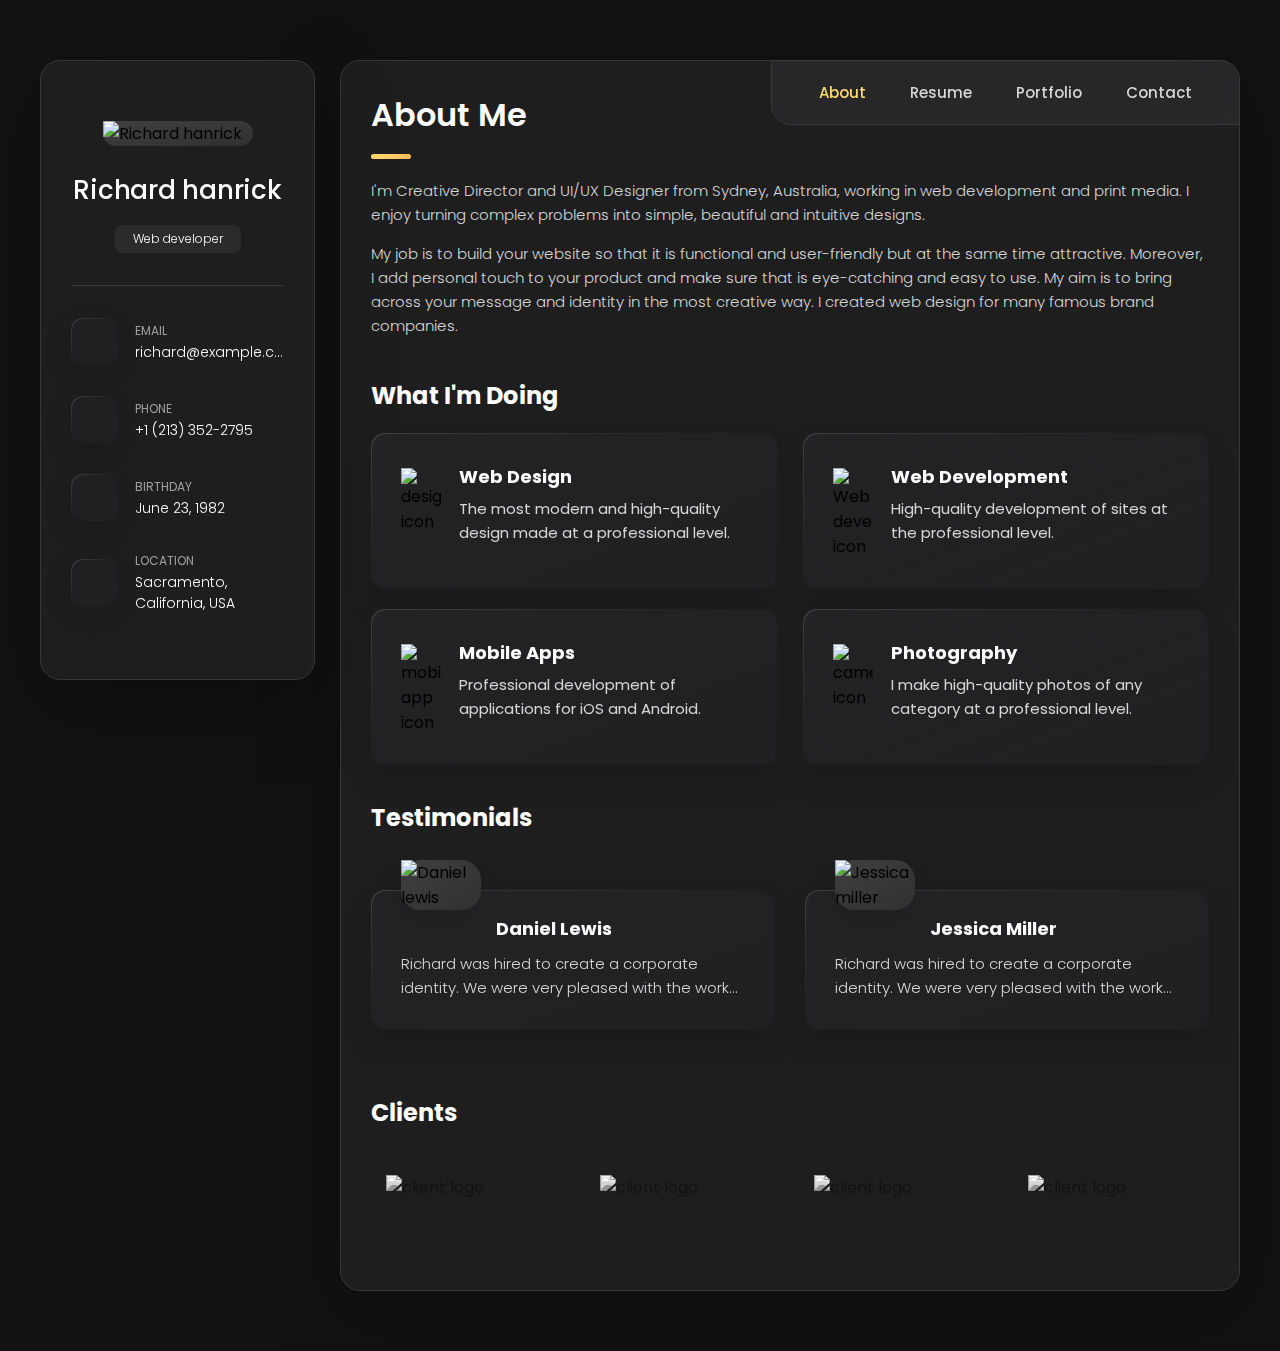
==== index.html @ 927f6ec4 "removing blog" ====
<!DOCTYPE html>
<html lang="en">

<head>
  <meta charset="UTF-8">
  <meta http-equiv="X-UA-Compatible" content="IE=edge">
  <meta name="viewport" content="width=device-width, initial-scale=1.0">
  <title>vCard - Personal Portfolio</title>

  <!--
    - favicon
  -->
  <link rel="shortcut icon" href="./assets/images/logo.ico" type="image/x-icon">

  <!--
    - custom css link
  -->
  <link rel="stylesheet" href="./assets/css/style.css">

  <!--
    - google font link
  -->
  <link rel="preconnect" href="https://fonts.googleapis.com">
  <link rel="preconnect" href="https://fonts.gstatic.com" crossorigin>
  <link href="https://fonts.googleapis.com/css2?family=Poppins:wght@300;400;500;600&display=swap" rel="stylesheet">
</head>

<body>

  <!--
    - #MAIN
  -->

  <main>

    <!--
      - #SIDEBAR
    -->

    <aside class="sidebar" data-sidebar>

      <div class="sidebar-info">

        <figure class="avatar-box">
          <img src="./assets/images/my-avatar.png" alt="Richard hanrick" width="80">
        </figure>

        <div class="info-content">
          <h1 class="name" title="Richard hanrick">Richard hanrick</h1>

          <p class="title">Web developer</p>
        </div>

        <button class="info_more-btn" data-sidebar-btn>
          <span>Show Contacts</span>

          <ion-icon name="chevron-down"></ion-icon>
        </button>

      </div>

      <div class="sidebar-info_more">

        <div class="separator"></div>

        <ul class="contacts-list">

          <li class="contact-item">

            <div class="icon-box">
              <ion-icon name="mail-outline"></ion-icon>
            </div>

            <div class="contact-info">
              <p class="contact-title">Email</p>

              <a href="mailto:richard@example.com" class="contact-link">richard@example.com</a>
            </div>

          </li>

          <li class="contact-item">

            <div class="icon-box">
              <ion-icon name="phone-portrait-outline"></ion-icon>
            </div>

            <div class="contact-info">
              <p class="contact-title">Phone</p>

              <a href="tel:+12133522795" class="contact-link">+1 (213) 352-2795</a>
            </div>

          </li>

          <li class="contact-item">

            <div class="icon-box">
              <ion-icon name="calendar-outline"></ion-icon>
            </div>

            <div class="contact-info">
              <p class="contact-title">Birthday</p>

              <time datetime="1982-06-23">June 23, 1982</time>
            </div>

          </li>

          <li class="contact-item">

            <div class="icon-box">
              <ion-icon name="location-outline"></ion-icon>
            </div>

            <div class="contact-info">
              <p class="contact-title">Location</p>

              <address>Sacramento, California, USA</address>
            </div>

          </li>

        </ul>

        <div class="separator"></div>

        <ul class="social-list">

          <li class="social-item">
            <a href="#" class="social-link">
              <ion-icon name="logo-facebook"></ion-icon>
            </a>
          </li>

          <li class="social-item">
            <a href="#" class="social-link">
              <ion-icon name="logo-twitter"></ion-icon>
            </a>
          </li>

          <li class="social-item">
            <a href="#" class="social-link">
              <ion-icon name="logo-instagram"></ion-icon>
            </a>
          </li>

        </ul>

      </div>

    </aside>





    <!--
      - #main-content
    -->

    <div class="main-content">

      <!--
        - #NAVBAR
      -->

      <nav class="navbar">

        <ul class="navbar-list">

          <li class="navbar-item">
            <button class="navbar-link  active" data-nav-link>About</button>
          </li>

          <li class="navbar-item">
            <button class="navbar-link" data-nav-link>Resume</button>
          </li>

          <li class="navbar-item">
            <button class="navbar-link" data-nav-link>Portfolio</button>
          </li>

          <li class="navbar-item">
            <button class="navbar-link" data-nav-link>Contact</button>
          </li>

        </ul>

      </nav>





      <!--
        - #ABOUT
      -->

      <article class="about  active" data-page="about">

        <header>
          <h2 class="h2 article-title">About me</h2>
        </header>

        <section class="about-text">
          <p>
            I'm Creative Director and UI/UX Designer from Sydney, Australia, working in web development and print media.
            I enjoy
            turning complex problems into simple, beautiful and intuitive designs.
          </p>

          <p>
            My job is to build your website so that it is functional and user-friendly but at the same time attractive.
            Moreover, I
            add personal touch to your product and make sure that is eye-catching and easy to use. My aim is to bring
            across your
            message and identity in the most creative way. I created web design for many famous brand companies.
          </p>
        </section>


        <!--
          - service
        -->

        <section class="service">

          <h3 class="h3 service-title">What i'm doing</h3>

          <ul class="service-list">

            <li class="service-item">

              <div class="service-icon-box">
                <img src="./assets/images/icon-design.svg
                " alt="design icon" width="40">
              </div>

              <div class="service-content-box">
                <h4 class="h4 service-item-title">Web design</h4>

                <p class="service-item-text">
                  The most modern and high-quality design made at a professional level.
                </p>
              </div>

            </li>

            <li class="service-item">

              <div class="service-icon-box">
                <img src="./assets/images/icon-dev.svg" alt="Web development icon" width="40">
              </div>

              <div class="service-content-box">
                <h4 class="h4 service-item-title">Web development</h4>

                <p class="service-item-text">
                  High-quality development of sites at the professional level.
                </p>
              </div>

            </li>

            <li class="service-item">

              <div class="service-icon-box">
                <img src="./assets/images/icon-app.svg" alt="mobile app icon" width="40">
              </div>

              <div class="service-content-box">
                <h4 class="h4 service-item-title">Mobile apps</h4>

                <p class="service-item-text">
                  Professional development of applications for iOS and Android.
                </p>
              </div>

            </li>

            <li class="service-item">

              <div class="service-icon-box">
                <img src="./assets/images/icon-photo.svg" alt="camera icon" width="40">
              </div>

              <div class="service-content-box">
                <h4 class="h4 service-item-title">Photography</h4>

                <p class="service-item-text">
                  I make high-quality photos of any category at a professional level.
                </p>
              </div>

            </li>

          </ul>

        </section>


        <!--
          - testimonials
        -->

        <section class="testimonials">

          <h3 class="h3 testimonials-title">Testimonials</h3>

          <ul class="testimonials-list has-scrollbar">

            <li class="testimonials-item">
              <div class="content-card" data-testimonials-item>

                <figure class="testimonials-avatar-box">
                  <img src="./assets/images/avatar-1.png" alt="Daniel lewis" width="60" data-testimonials-avatar>
                </figure>

                <h4 class="h4 testimonials-item-title" data-testimonials-title>Daniel lewis</h4>

                <div class="testimonials-text" data-testimonials-text>
                  <p>
                    Richard was hired to create a corporate identity. We were very pleased with the work done. She has a
                    lot of experience
                    and is very concerned about the needs of client. Lorem ipsum dolor sit amet, ullamcous cididt
                    consectetur adipiscing
                    elit, seds do et eiusmod tempor incididunt ut laborels dolore magnarels alia.
                  </p>
                </div>

              </div>
            </li>

            <li class="testimonials-item">
              <div class="content-card" data-testimonials-item>

                <figure class="testimonials-avatar-box">
                  <img src="./assets/images/avatar-2.png" alt="Jessica miller" width="60" data-testimonials-avatar>
                </figure>

                <h4 class="h4 testimonials-item-title" data-testimonials-title>Jessica miller</h4>

                <div class="testimonials-text" data-testimonials-text>
                  <p>
                    Richard was hired to create a corporate identity. We were very pleased with the work done. She has a
                    lot of experience
                    and is very concerned about the needs of client. Lorem ipsum dolor sit amet, ullamcous cididt
                    consectetur adipiscing
                    elit, seds do et eiusmod tempor incididunt ut laborels dolore magnarels alia.
                  </p>
                </div>

              </div>
            </li>

            <li class="testimonials-item">
              <div class="content-card" data-testimonials-item>

                <figure class="testimonials-avatar-box">
                  <img src="./assets/images/avatar-3.png" alt="Emily evans" width="60" data-testimonials-avatar>
                </figure>

                <h4 class="h4 testimonials-item-title" data-testimonials-title>Emily evans</h4>

                <div class="testimonials-text" data-testimonials-text>
                  <p>
                    Richard was hired to create a corporate identity. We were very pleased with the work done. She has a
                    lot of experience
                    and is very concerned about the needs of client. Lorem ipsum dolor sit amet, ullamcous cididt
                    consectetur adipiscing
                    elit, seds do et eiusmod tempor incididunt ut laborels dolore magnarels alia.
                  </p>
                </div>

              </div>
            </li>

            <li class="testimonials-item">
              <div class="content-card" data-testimonials-item>

                <figure class="testimonials-avatar-box">
                  <img src="./assets/images/avatar-4.png" alt="Henry william" width="60" data-testimonials-avatar>
                </figure>

                <h4 class="h4 testimonials-item-title" data-testimonials-title>Henry william</h4>

                <div class="testimonials-text" data-testimonials-text>
                  <p>
                    Richard was hired to create a corporate identity. We were very pleased with the work done. She has a
                    lot of experience
                    and is very concerned about the needs of client. Lorem ipsum dolor sit amet, ullamcous cididt
                    consectetur adipiscing
                    elit, seds do et eiusmod tempor incididunt ut laborels dolore magnarels alia.
                  </p>
                </div>

              </div>
            </li>

          </ul>

        </section>


        <!--
          - testimonials modal
        -->

        <div class="modal-container" data-modal-container>

          <div class="overlay" data-overlay></div>

          <section class="testimonials-modal">

            <button class="modal-close-btn" data-modal-close-btn>
              <ion-icon name="close-outline"></ion-icon>
            </button>

            <div class="modal-img-wrapper">
              <figure class="modal-avatar-box">
                <img src="./assets/images/avatar-1.png" alt="Daniel lewis" width="80" data-modal-img>
              </figure>

              <img src="./assets/images/icon-quote.svg" alt="quote icon">
            </div>

            <div class="modal-content">

              <h4 class="h3 modal-title" data-modal-title>Daniel lewis</h4>

              <time datetime="2021-06-14">14 June, 2021</time>

              <div data-modal-text>
                <p>
                  Richard was hired to create a corporate identity. We were very pleased with the work done. She has a
                  lot of experience
                  and is very concerned about the needs of client. Lorem ipsum dolor sit amet, ullamcous cididt
                  consectetur adipiscing
                  elit, seds do et eiusmod tempor incididunt ut laborels dolore magnarels alia.
                </p>
              </div>

            </div>

          </section>

        </div>


        <!--
          - clients
        -->

        <section class="clients">

          <h3 class="h3 clients-title">Clients</h3>

          <ul class="clients-list has-scrollbar">

            <li class="clients-item">
              <a href="#">
                <img src="./assets/images/logo-1-color.png" alt="client logo">
              </a>
            </li>

            <li class="clients-item">
              <a href="#">
                <img src="./assets/images/logo-2-color.png" alt="client logo">
              </a>
            </li>

            <li class="clients-item">
              <a href="#">
                <img src="./assets/images/logo-3-color.png" alt="client logo">
              </a>
            </li>

            <li class="clients-item">
              <a href="#">
                <img src="./assets/images/logo-4-color.png" alt="client logo">
              </a>
            </li>

            <li class="clients-item">
              <a href="#">
                <img src="./assets/images/logo-5-color.png" alt="client logo">
              </a>
            </li>

            <li class="clients-item">
              <a href="#">
                <img src="./assets/images/logo-6-color.png" alt="client logo">
              </a>
            </li>

          </ul>

        </section>

      </article>





      <!--
        - #RESUME
      -->

      <article class="resume" data-page="resume">

        <header>
          <h2 class="h2 article-title">Resume</h2>
        </header>

        <section class="timeline">

          <div class="title-wrapper">
            <div class="icon-box">
              <ion-icon name="book-outline"></ion-icon>
            </div>

            <h3 class="h3">Education</h3>
          </div>

          <ol class="timeline-list">

            <li class="timeline-item">

              <h4 class="h4 timeline-item-title">University school of the arts</h4>

              <span>2007 — 2008</span>

              <p class="timeline-text">
                Nemo enims ipsam voluptatem, blanditiis praesentium voluptum delenit atque corrupti, quos dolores et
                quas molestias
                exceptur.
              </p>

            </li>

            <li class="timeline-item">

              <h4 class="h4 timeline-item-title">New york academy of art</h4>

              <span>2006 — 2007</span>

              <p class="timeline-text">
                Ratione voluptatem sequi nesciunt, facere quisquams facere menda ossimus, omnis voluptas assumenda est
                omnis..
              </p>

            </li>

            <li class="timeline-item">

              <h4 class="h4 timeline-item-title">High school of art and design</h4>

              <span>2002 — 2004</span>

              <p class="timeline-text">
                Duis aute irure dolor in reprehenderit in voluptate, quila voluptas mag odit aut fugit, sed consequuntur
                magni dolores
                eos.
              </p>

            </li>

          </ol>

        </section>

        <section class="timeline">

          <div class="title-wrapper">
            <div class="icon-box">
              <ion-icon name="book-outline"></ion-icon>
            </div>

            <h3 class="h3">Experience</h3>
          </div>

          <ol class="timeline-list">

            <li class="timeline-item">

              <h4 class="h4 timeline-item-title">Creative director</h4>

              <span>2015 — Present</span>

              <p class="timeline-text">
                Nemo enim ipsam voluptatem blanditiis praesentium voluptum delenit atque corrupti, quos dolores et qvuas
                molestias
                exceptur.
              </p>

            </li>

            <li class="timeline-item">

              <h4 class="h4 timeline-item-title">Art director</h4>

              <span>2013 — 2015</span>

              <p class="timeline-text">
                Nemo enims ipsam voluptatem, blanditiis praesentium voluptum delenit atque corrupti, quos dolores et
                quas molestias
                exceptur.
              </p>

            </li>

            <li class="timeline-item">

              <h4 class="h4 timeline-item-title">Web designer</h4>

              <span>2010 — 2013</span>

              <p class="timeline-text">
                Nemo enims ipsam voluptatem, blanditiis praesentium voluptum delenit atque corrupti, quos dolores et
                quas molestias
                exceptur.
              </p>

            </li>

          </ol>

        </section>

        <section class="skill">

          <h3 class="h3 skills-title">My skills</h3>

          <ul class="skills-list content-card">

            <li class="skills-item">

              <div class="title-wrapper">
                <h5 class="h5">Web design</h5>
                <data value="80">80%</data>
              </div>

              <div class="skill-progress-bg">
                <div class="skill-progress-fill" style="width: 80%;"></div>
              </div>

            </li>

            <li class="skills-item">

              <div class="title-wrapper">
                <h5 class="h5">Graphic design</h5>
                <data value="70">70%</data>
              </div>

              <div class="skill-progress-bg">
                <div class="skill-progress-fill" style="width: 70%;"></div>
              </div>

            </li>

            <li class="skills-item">

              <div class="title-wrapper">
                <h5 class="h5">Branding</h5>
                <data value="90">90%</data>
              </div>

              <div class="skill-progress-bg">
                <div class="skill-progress-fill" style="width: 90%;"></div>
              </div>

            </li>

            <li class="skills-item">

              <div class="title-wrapper">
                <h5 class="h5">WordPress</h5>
                <data value="50">50%</data>
              </div>

              <div class="skill-progress-bg">
                <div class="skill-progress-fill" style="width: 50%;"></div>
              </div>

            </li>

          </ul>

        </section>

      </article>





      <!--
        - #PORTFOLIO
      -->

      <article class="portfolio" data-page="portfolio">

        <header>
          <h2 class="h2 article-title">Portfolio</h2>
        </header>

        <section class="projects">

          <ul class="filter-list">

            <li class="filter-item">
              <button class="active" data-filter-btn>All</button>
            </li>

            <li class="filter-item">
              <button data-filter-btn>Web design</button>
            </li>

            <li class="filter-item">
              <button data-filter-btn>Applications</button>
            </li>

            <li class="filter-item">
              <button data-filter-btn>Web development</button>
            </li>

          </ul>

          <div class="filter-select-box">

            <button class="filter-select" data-select>

              <div class="select-value" data-selecct-value>Select category</div>

              <div class="select-icon">
                <ion-icon name="chevron-down"></ion-icon>
              </div>

            </button>

            <ul class="select-list">

              <li class="select-item">
                <button data-select-item>All</button>
              </li>

              <li class="select-item">
                <button data-select-item>Web design</button>
              </li>

              <li class="select-item">
                <button data-select-item>Applications</button>
              </li>

              <li class="select-item">
                <button data-select-item>Web development</button>
              </li>

            </ul>

          </div>

          <ul class="project-list">

            <li class="project-item  active" data-filter-item data-category="web development">
              <a href="#">

                <figure class="project-img">
                  <div class="project-item-icon-box">
                    <ion-icon name="eye-outline"></ion-icon>
                  </div>

                  <img src="./assets/images/project-1.jpg" alt="finance" loading="lazy">
                </figure>

                <h3 class="project-title">Finance</h3>

                <p class="project-category">Web development</p>

              </a>
            </li>

            <li class="project-item  active" data-filter-item data-category="web development">
              <a href="#">

                <figure class="project-img">
                  <div class="project-item-icon-box">
                    <ion-icon name="eye-outline"></ion-icon>
                  </div>

                  <img src="./assets/images/project-2.png" alt="orizon" loading="lazy">
                </figure>

                <h3 class="project-title">Orizon</h3>

                <p class="project-category">Web development</p>

              </a>
            </li>

            <li class="project-item  active" data-filter-item data-category="web design">
              <a href="#">

                <figure class="project-img">
                  <div class="project-item-icon-box">
                    <ion-icon name="eye-outline"></ion-icon>
                  </div>

                  <img src="./assets/images/project-3.jpg" alt="fundo" loading="lazy">
                </figure>

                <h3 class="project-title">Fundo</h3>

                <p class="project-category">Web design</p>

              </a>
            </li>

            <li class="project-item  active" data-filter-item data-category="applications">
              <a href="#">

                <figure class="project-img">
                  <div class="project-item-icon-box">
                    <ion-icon name="eye-outline"></ion-icon>
                  </div>

                  <img src="./assets/images/project-4.png" alt="brawlhalla" loading="lazy">
                </figure>

                <h3 class="project-title">Brawlhalla</h3>

                <p class="project-category">Applications</p>

              </a>
            </li>

            <li class="project-item  active" data-filter-item data-category="web design">
              <a href="#">

                <figure class="project-img">
                  <div class="project-item-icon-box">
                    <ion-icon name="eye-outline"></ion-icon>
                  </div>

                  <img src="./assets/images/project-5.png" alt="dsm." loading="lazy">
                </figure>

                <h3 class="project-title">DSM.</h3>

                <p class="project-category">Web design</p>

              </a>
            </li>

            <li class="project-item  active" data-filter-item data-category="web design">
              <a href="#">

                <figure class="project-img">
                  <div class="project-item-icon-box">
                    <ion-icon name="eye-outline"></ion-icon>
                  </div>

                  <img src="./assets/images/project-6.png" alt="metaspark" loading="lazy">
                </figure>

                <h3 class="project-title">MetaSpark</h3>

                <p class="project-category">Web design</p>

              </a>
            </li>

            <li class="project-item  active" data-filter-item data-category="web development">
              <a href="#">

                <figure class="project-img">
                  <div class="project-item-icon-box">
                    <ion-icon name="eye-outline"></ion-icon>
                  </div>

                  <img src="./assets/images/project-7.png" alt="summary" loading="lazy">
                </figure>

                <h3 class="project-title">Summary</h3>

                <p class="project-category">Web development</p>

              </a>
            </li>

            <li class="project-item  active" data-filter-item data-category="applications">
              <a href="#">

                <figure class="project-img">
                  <div class="project-item-icon-box">
                    <ion-icon name="eye-outline"></ion-icon>
                  </div>

                  <img src="./assets/images/project-8.jpg" alt="task manager" loading="lazy">
                </figure>

                <h3 class="project-title">Task Manager</h3>

                <p class="project-category">Applications</p>

              </a>
            </li>

            <li class="project-item  active" data-filter-item data-category="web development">
              <a href="#">

                <figure class="project-img">
                  <div class="project-item-icon-box">
                    <ion-icon name="eye-outline"></ion-icon>
                  </div>

                  <img src="./assets/images/project-9.png" alt="arrival" loading="lazy">
                </figure>

                <h3 class="project-title">Arrival</h3>

                <p class="project-category">Web development</p>

              </a>
            </li>

          </ul>

        </section>

      </article>




      <!--
        - #CONTACT
      -->

      <article class="contact" data-page="contact">

        <header>
          <h2 class="h2 article-title">Contact</h2>
        </header>

        <section class="mapbox" data-mapbox>
          <figure>
            <iframe
              src="https://www.google.com/maps/embed?pb=!1m18!1m12!1m3!1d199666.5651251294!2d-121.58334177520186!3d38.56165006739519!2m3!1f0!2f0!3f0!3m2!1i1024!2i768!4f13.1!3m3!1m2!1s0x809ac672b28397f9%3A0x921f6aaa74197fdb!2sSacramento%2C%20CA%2C%20USA!5e0!3m2!1sen!2sbd!4v1647608789441!5m2!1sen!2sbd"
              width="400" height="300" loading="lazy"></iframe>
          </figure>
        </section>

        <section class="contact-form">

          <h3 class="h3 form-title">Contact Form</h3>

          <form action="#" class="form" data-form>

            <div class="input-wrapper">
              <input type="text" name="fullname" class="form-input" placeholder="Full name" required data-form-input>

              <input type="email" name="email" class="form-input" placeholder="Email address" required data-form-input>
            </div>

            <textarea name="message" class="form-input" placeholder="Your Message" required data-form-input></textarea>

            <button class="form-btn" type="submit" disabled data-form-btn>
              <ion-icon name="paper-plane"></ion-icon>
              <span>Send Message</span>
            </button>

          </form>

        </section>

      </article>

    </div>

  </main>






  <!--
    - custom js link
  -->
  <script src="./assets/js/script.js"></script>

  <!--
    - ionicon link
  -->
  <script type="module" src="https://unpkg.com/ionicons@5.5.2/dist/ionicons/ionicons.esm.js"></script>
  <script nomodule src="https://unpkg.com/ionicons@5.5.2/dist/ionicons/ionicons.js"></script>

</body>

</html>
---- assets/css/style.css ----
/*-----------------------------------*\
  #style.css
\*-----------------------------------*/


/**
 * copyright 2022 @codewithsadee
 */





/*-----------------------------------*\
  #CUSTOM PROPERTY
\*-----------------------------------*/

:root {

  /**
   * colors
   */

  /* gradient */

  --bg-gradient-onyx: linear-gradient(
    to bottom right, 
    hsl(240, 1%, 25%) 3%, 
    hsl(0, 0%, 19%) 97%
  );
  --bg-gradient-jet: linear-gradient(
    to bottom right, 
    hsla(240, 1%, 18%, 0.251) 0%, 
    hsla(240, 2%, 11%, 0) 100%
  ), hsl(240, 2%, 13%);
  --bg-gradient-yellow-1: linear-gradient(
    to bottom right, 
    hsl(45, 100%, 71%) 0%, 
    hsla(36, 100%, 69%, 0) 50%
  );
  --bg-gradient-yellow-2: linear-gradient(
    135deg, 
    hsla(45, 100%, 71%, 0.251) 0%, 
    hsla(35, 100%, 68%, 0) 59.86%
  ), hsl(240, 2%, 13%);
  --border-gradient-onyx: linear-gradient(
    to bottom right, 
    hsl(0, 0%, 25%) 0%, 
    hsla(0, 0%, 25%, 0) 50%
  );
  --text-gradient-yellow: linear-gradient(
    to right, 
    hsl(45, 100%, 72%), 
    hsl(35, 100%, 68%)
  );

  /* solid */

  --jet: hsl(0, 0%, 22%);
  --onyx: hsl(240, 1%, 17%);
  --eerie-black-1: hsl(240, 2%, 13%);
  --eerie-black-2: hsl(240, 2%, 12%);
  --smoky-black: hsl(0, 0%, 7%);
  --white-1: hsl(0, 0%, 100%);
  --white-2: hsl(0, 0%, 98%);
  --orange-yellow-crayola: hsl(45, 100%, 72%);
  --vegas-gold: hsl(45, 54%, 58%);
  --light-gray: hsl(0, 0%, 84%);
  --light-gray-70: hsla(0, 0%, 84%, 0.7);
  --bittersweet-shimmer: hsl(0, 43%, 51%);

  /**
   * typography
   */

  /* font-family */
  --ff-poppins: 'Poppins', sans-serif;

  /* font-size */
  --fs-1: 24px;
  --fs-2: 18px;
  --fs-3: 17px;
  --fs-4: 16px;
  --fs-5: 15px;
  --fs-6: 14px;
  --fs-7: 13px;
  --fs-8: 11px;

  /* font-weight */
  --fw-300: 300;
  --fw-400: 400;
  --fw-500: 500;
  --fw-600: 600;

  /**
   * shadow
   */
  
  --shadow-1: -4px 8px 24px hsla(0, 0%, 0%, 0.25);
  --shadow-2: 0 16px 30px hsla(0, 0%, 0%, 0.25);
  --shadow-3: 0 16px 40px hsla(0, 0%, 0%, 0.25);
  --shadow-4: 0 25px 50px hsla(0, 0%, 0%, 0.15);
  --shadow-5: 0 24px 80px hsla(0, 0%, 0%, 0.25);

  /**
   * transition
   */

  --transition-1: 0.25s ease;
  --transition-2: 0.5s ease-in-out;

}





/*-----------------------------------*\
  #RESET
\*-----------------------------------*/

*, *::before, *::after {
  margin: 0;
  padding: 0;
  box-sizing: border-box;
}

a { text-decoration: none; }

li { list-style: none; }

img, ion-icon, a, button, time, span { display: block; }

button {
  font: inherit;
  background: none;
  border: none;
  text-align: left;
  cursor: pointer;
}

input, textarea {
  display: block;
  width: 100%;
  background: none;
  font: inherit;
}

::selection {
  background: var(--orange-yellow-crayola);
  color: var(--smoky-black);
}

:focus { outline-color: var(--orange-yellow-crayola); }

html { font-family: var(--ff-poppins); }

body { background: var(--smoky-black); }





/*-----------------------------------*\
  #REUSED STYLE
\*-----------------------------------*/

.sidebar,
article {
  background: var(--eerie-black-2);
  border: 1px solid var(--jet);
  border-radius: 20px;
  padding: 15px;
  box-shadow: var(--shadow-1);
  z-index: 1;
}

.separator {
  width: 100%;
  height: 1px;
  background: var(--jet);
  margin: 16px 0;
}

.icon-box {
  position: relative;
  background: var(--border-gradient-onyx);
  width: 30px;
  height: 30px;
  border-radius: 8px;
  display: flex;
  justify-content: center;
  align-items: center;
  font-size: 16px;
  color: var(--orange-yellow-crayola);
  box-shadow: var(--shadow-1);
  z-index: 1;
}

.icon-box::before {
  content: "";
  position: absolute;
  inset: 1px;
  background: var(--eerie-black-1);
  border-radius: inherit;
  z-index: -1;
}

.icon-box ion-icon { --ionicon-stroke-width: 35px; }

article { display: none; }

article.active {
  display: block;
  animation: fade 0.5s ease backwards;
}

@keyframes fade {
  0% { opacity: 0; }
  100% { opacity: 1; }
}

.h2,
.h3,
.h4,
.h5 {
  color: var(--white-2);
  text-transform: capitalize;
}

.h2 { font-size: var(--fs-1); }

.h3 { font-size: var(--fs-2); }

.h4 { font-size: var(--fs-4); }

.h5 {
  font-size: var(--fs-7);
  font-weight: var(--fw-500);
}

.article-title {
  position: relative;
  padding-bottom: 7px;
}

.article-title::after {
  content: "";
  position: absolute;
  bottom: 0;
  left: 0;
  width: 30px;
  height: 3px;
  background: var(--text-gradient-yellow);
  border-radius: 3px;
}

.has-scrollbar::-webkit-scrollbar {
  width: 5px; /* for vertical scrollbar */
  height: 5px; /* for horizontal scrollbar */
}

.has-scrollbar::-webkit-scrollbar-track {
  background: var(--onyx);
  border-radius: 5px;
}

.has-scrollbar::-webkit-scrollbar-thumb {
  background: var(--orange-yellow-crayola);
  border-radius: 5px;
}

.has-scrollbar::-webkit-scrollbar-button { width: 20px; }

.content-card {
  position: relative;
  background: var(--border-gradient-onyx);
  padding: 15px;
  padding-top: 45px;
  border-radius: 14px;
  box-shadow: var(--shadow-2);
  cursor: pointer;
  z-index: 1;
}

.content-card::before {
  content: "";
  position: absolute;
  inset: 1px;
  background: var(--bg-gradient-jet);
  border-radius: inherit;
  z-index: -1;
}





/*-----------------------------------*\
  #MAIN
\*-----------------------------------*/

main {
  margin: 15px 12px;
  margin-bottom: 75px;
  min-width: 259px;
}





/*-----------------------------------*\
  #SIDEBAR
\*-----------------------------------*/

.sidebar {
  margin-bottom: 15px;
  max-height: 112px;
  overflow: hidden;
  transition: var(--transition-2);
}

.sidebar.active { max-height: 405px; }

.sidebar-info {
  position: relative;
  display: flex;
  justify-content: flex-start;
  align-items: center;
  gap: 15px;
}

.avatar-box {
  background: var(--bg-gradient-onyx);
  border-radius: 20px;
}

.info-content .name {
  color: var(--white-2);
  font-size: var(--fs-3);
  font-weight: var(--fw-500);
  letter-spacing: -0.25px;
  margin-bottom: 10px;
}

.info-content .title {
  color: var(--white-1);
  background: var(--onyx);
  font-size: var(--fs-8);
  font-weight: var(--fw-300);
  width: max-content;
  padding: 3px 12px;
  border-radius: 8px;
}

.info_more-btn {
  position: absolute;
  top: -15px;
  right: -15px;
  border-radius: 0 15px;
  font-size: 13px;
  color: var(--orange-yellow-crayola);
  background: var(--border-gradient-onyx);
  padding: 10px;
  box-shadow: var(--shadow-2);
  transition: var(--transition-1);
  z-index: 1;
}

.info_more-btn::before {
  content: "";
  position: absolute;
  inset: 1px;
  border-radius: inherit;
  background: var(--bg-gradient-jet);
  transition: var(--transition-1);
  z-index: -1;
}

.info_more-btn:hover,
.info_more-btn:focus { background: var(--bg-gradient-yellow-1); }

.info_more-btn:hover::before,
.info_more-btn:focus::before { background: var(--bg-gradient-yellow-2); }

.info_more-btn span { display: none; }

.sidebar-info_more {
  opacity: 0;
  visibility: hidden;
  transition: var(--transition-2);
}

.sidebar.active .sidebar-info_more {
  opacity: 1;
  visibility: visible;
}

.contacts-list {
  display: grid;
  grid-template-columns: 1fr;
  gap: 16px;
}

.contact-item {
  min-width: 100%;
  display: flex;
  align-items: center;
  gap: 16px;
}

.contact-info {
  max-width: calc(100% - 46px);
  width: calc(100% - 46px);
}

.contact-title {
  color: var(--light-gray-70);
  font-size: var(--fs-8);
  text-transform: uppercase;
  margin-bottom: 2px;
}

.contact-info :is(.contact-link, time, address) {
  color: var(--white-2);
  font-size: var(--fs-7);
}

.contact-info address { font-style: normal; }

.social-list {
  display: flex;
  justify-content: flex-start;
  align-items: center;
  gap: 15px;
  padding-bottom: 4px;
  padding-left: 7px;
}

.social-item .social-link {
  color: var(--light-gray-70);
  font-size: 18px;
}


.social-item .social-link:hover { color: var(--light-gray); }





/*-----------------------------------*\
  #NAVBAR
\*-----------------------------------*/

.navbar {
  position: fixed;
  bottom: 0;
  left: 0;
  width: 100%;
  background: hsla(240, 1%, 17%, 0.75);
  backdrop-filter: blur(10px);
  border: 1px solid var(--jet);
  border-radius: 12px 12px 0 0;
  box-shadow: var(--shadow-2);
  z-index: 5;
}

.navbar-list {
  display: flex;
  flex-wrap: wrap;
  justify-content: center;
  align-items: center;
  padding: 0 10px;
}

.navbar-link {
  color: var(--light-gray);
  font-size: var(--fs-8);
  padding: 20px 7px;
  transition: color var(--transition-1);
}

.navbar-link:hover,
.navbar-link:focus { color: var(--light-gray-70); }

.navbar-link.active { color: var(--orange-yellow-crayola); }





/*-----------------------------------*\
  #ABOUT
\*-----------------------------------*/

.about .article-title { margin-bottom: 15px; }

.about-text {
  color: var(--light-gray);
  font-size: var(--fs-6);
  font-weight: var(--fw-300);
  line-height: 1.6;
}

.about-text p { margin-bottom: 15px; }



/**
 * #service 
 */

.service { margin-bottom: 35px; }

.service-title { margin-bottom: 20px; }

.service-list {
  display: grid;
  grid-template-columns: 1fr;
  gap: 20px;
}

.service-item {
  position: relative;
  background: var(--border-gradient-onyx);
  padding: 20px;
  border-radius: 14px;
  box-shadow: var(--shadow-2);
  z-index: 1;
}

.service-item::before {
  content: "";
  position: absolute;
  inset: 1px;
  background: var(--bg-gradient-jet);
  border-radius: inherit;
  z-index: -1;
}

.service-icon-box { margin-bottom: 10px; }

.service-icon-box img { margin: auto; }

.service-content-box { text-align: center; }

.service-item-title { margin-bottom: 7px; }

.service-item-text {
  color: var(--light-gray);
  font-size: var(--fs-6);
  font-weight: var(--fw-3);
  line-height: 1.6;
}


/**
 * #testimonials 
 */

.testimonials { margin-bottom: 30px; }

.testimonials-title { margin-bottom: 20px; }

.testimonials-list {
  display: flex;
  justify-content: flex-start;
  align-items: flex-start;
  gap: 15px;
  margin: 0 -15px;
  padding: 25px 15px;
  padding-bottom: 35px;
  overflow-x: auto;
  scroll-behavior: smooth;
  overscroll-behavior-inline: contain;
  scroll-snap-type: inline mandatory;
}

.testimonials-item {
  min-width: 100%;
  scroll-snap-align: center;
}

.testimonials-avatar-box {
  position: absolute;
  top: 0;
  left: 0;
  transform: translate(15px, -25px);
  background: var(--bg-gradient-onyx);
  border-radius: 14px;
  box-shadow: var(--shadow-1);
}

.testimonials-item-title { margin-bottom: 7px; }

.testimonials-text {
  color: var(--light-gray);
  font-size: var(--fs-6);
  font-weight: var(--fw-300);
  line-height: 1.6;
  display: -webkit-box;
  line-clamp: 4;
  -webkit-line-clamp: 4;
  -webkit-box-orient: vertical;
  overflow: hidden;
}


/**
 * #testimonials-modal
 */

.modal-container {
  position: fixed;
  top: 0;
  left: 0;
  width: 100%;
  height: 100%;
  display: flex;
  justify-content: center;
  align-items: center;
  overflow-y: auto;
  overscroll-behavior: contain;
  z-index: 20;
  pointer-events: none;
  visibility: hidden;
}

.modal-container::-webkit-scrollbar { display: none; }

.modal-container.active {
  pointer-events: all;
  visibility: visible;
}

.overlay {
  position: fixed;
  top: 0;
  left: 0;
  width: 100%;
  height: 100vh;
  background: hsl(0, 0%, 5%);
  opacity: 0;
  visibility: hidden;
  pointer-events: none;
  z-index: 1;
  transition: var(--transition-1);
}

.overlay.active {
  opacity: 0.8;
  visibility: visible;
  pointer-events: all;
}

.testimonials-modal {
  background: var(--eerie-black-2);
  position: relative;
  padding: 15px;
  margin: 15px 12px;
  border: 1px solid var(--jet);
  border-radius: 14px;
  box-shadow: var(--shadow-5);
  transform: scale(1.2);
  opacity: 0;
  transition: var(--transition-1);
  z-index: 2;
}

.modal-container.active .testimonials-modal {
  transform: scale(1);
  opacity: 1;
}

.modal-close-btn {
  position: absolute;
  top: 15px;
  right: 15px;
  background: var(--onyx);
  border-radius: 8px;
  width: 32px;
  height: 32px;
  display: flex;
  justify-content: center;
  align-items: center;
  color: var(--white-2);
  font-size: 18px;
  opacity: 0.7;
}

.modal-close-btn:hover,
.modal-close-btn:focus { opacity: 1; }

.modal-close-btn ion-icon { --ionicon-stroke-width: 50px; }

.modal-avatar-box {
  background: var(--bg-gradient-onyx);
  width: max-content;
  border-radius: 14px;
  margin-bottom: 15px;
  box-shadow: var(--shadow-2);
}

.modal-img-wrapper > img { display: none; }

.modal-title { margin-bottom: 4px; }

.modal-content time {
  font-size: var(--fs-6);
  color: var(--light-gray-70);
  font-weight: var(--fw-300);
  margin-bottom: 10px;
}

.modal-content p {
  color: var(--light-gray);
  font-size: var(--fs-6);
  font-weight: var(--fw-300);
  line-height: 1.6;
}


/**
 * #clients 
 */

.clients { margin-bottom: 15px; }

.clients-list {
  display: flex;
  justify-content: flex-start;
  align-items: flex-start;
  gap: 15px;
  margin: 0 -15px;
  padding: 25px;
  padding-bottom: 25px;
  overflow-x: auto;
  scroll-behavior: smooth;
  overscroll-behavior-inline: contain;
  scroll-snap-type: inline mandatory;
  scroll-padding-inline: 25px;
}

.clients-item {
  min-width: 50%;
  scroll-snap-align: start;
}

.clients-item img {
  width: 100%;
  filter: grayscale(1);
  transition: var(--transition-1);
}

.clients-item img:hover { filter: grayscale(0); }





/*-----------------------------------*\
  #RESUME
\*-----------------------------------*/

.article-title { margin-bottom: 30px; }


/**
 * education and experience 
 */

.timeline { margin-bottom: 30px; }

.timeline .title-wrapper {
  display: flex;
  align-items: center;
  gap: 15px;
  margin-bottom: 25px;
}

.timeline-list {
  font-size: var(--fs-6);
  margin-left: 45px;
}

.timeline-item { position: relative; }

.timeline-item:not(:last-child) { margin-bottom: 20px; }

.timeline-item-title {
  font-size: var(--fs-6);
  line-height: 1.3;
  margin-bottom: 7px;
}

.timeline-list span {
  color: var(--vegas-gold);
  font-weight: var(--fw-400);
  line-height: 1.6;
}

.timeline-item:not(:last-child)::before {
  content: "";
  position: absolute;
  top: -25px;
  left: -30px;
  width: 1px;
  height: calc(100% + 50px);
  background: var(--jet);
}

.timeline-item::after {
  content: "";
  position: absolute;
  top: 5px;
  left: -33px;
  height: 6px;
  width: 6px;
  background: var(--text-gradient-yellow);
  border-radius: 50%;
  box-shadow: 0 0 0 4px var(--jet);
}

.timeline-text {
  color: var(--light-gray);
  font-weight: var(--fw-300);
  line-height: 1.6;
}


/**
 * skills 
 */

.skills-title { margin-bottom: 20px; }

.skills-list { padding: 20px; }


.skills-item:not(:last-child) { margin-bottom: 15px; }

.skill .title-wrapper {
  display: flex;
  align-items: center;
  gap: 5px;
  margin-bottom: 8px;
}

.skill .title-wrapper data {
  color: var(--light-gray);
  font-size: var(--fs-7);
  font-weight: var(--fw-300);
}

.skill-progress-bg {
  background: var(--jet);
  width: 100%;
  height: 8px;
  border-radius: 10px;
}

.skill-progress-fill {
  background: var(--text-gradient-yellow);
  height: 100%;
  border-radius: inherit;
}





/*-----------------------------------*\
  #PORTFOLIO
\*-----------------------------------*/

.filter-list { display: none; }

.filter-select-box {
  position: relative;
  margin-bottom: 25px;
}

.filter-select {
  background: var(--eerie-black-2);
  color: var(--light-gray);
  display: flex;
  justify-content: space-between;
  align-items: center;
  width: 100%;
  padding: 12px 16px;
  border: 1px solid var(--jet);
  border-radius: 14px;
  font-size: var(--fs-6);
  font-weight: var(--fw-300);
}

.filter-select.active .select-icon { transform: rotate(0.5turn); }

.select-list {
  background: var(--eerie-black-2);
  position: absolute;
  top: calc(100% + 6px);
  width: 100%;
  padding: 6px;
  border: 1px solid var(--jet);
  border-radius: 14px;
  z-index: 2;
  opacity: 0;
  visibility: hidden;
  pointer-events: none;
  transition: 0.15s ease-in-out;
}

.filter-select.active + .select-list {
  opacity: 1;
  visibility: visible;
  pointer-events: all;
}

.select-item button {
  background: var(--eerie-black-2);
  color: var(--light-gray);
  font-size: var(--fs-6);
  font-weight: var(--fw-300);
  text-transform: capitalize;
  width: 100%;
  padding: 8px 10px;
  border-radius: 8px;
}

.select-item button:hover { --eerie-black-2: hsl(240, 2%, 20%); }

.project-list {
  display: grid;
  grid-template-columns: 1fr;
  gap: 30px;
  margin-bottom: 10px;
}

.project-item { display: none; }

.project-item.active {
  display: block;
  animation: scaleUp 0.25s ease forwards;
}

@keyframes scaleUp {
  0% { transform: scale(0.5); }
  100% { transform: scale(1); }
}

.project-item > a { width: 100%; }

.project-img {
  position: relative;
  width: 100%;
  height: 200px;
  border-radius: 16px;
  overflow: hidden;
  margin-bottom: 15px;
}

.project-img::before {
  content: "";
  position: absolute;
  top: 0;
  left: 0;
  width: 100%;
  height: 100%;
  background: transparent;
  z-index: 1;
  transition: var(--transition-1);
}

.project-item > a:hover .project-img::before { background: hsla(0, 0%, 0%, 0.5); }

.project-item-icon-box {
  --scale: 0.8;

  background: var(--jet);
  color: var(--orange-yellow-crayola);
  position: absolute;
  top: 50%;
  left: 50%;
  transform: translate(-50%, -50%) scale(var(--scale));
  font-size: 20px;
  padding: 18px;
  border-radius: 12px;
  opacity: 0;
  z-index: 1;
  transition: var(--transition-1);
}

.project-item > a:hover .project-item-icon-box {
  --scale: 1;
  opacity: 1;
}

.project-item-icon-box ion-icon { --ionicon-stroke-width: 50px; }

.project-img img {
  width: 100%;
  height: 100%;
  object-fit: cover;
  transition: var(--transition-1);
}

.project-item > a:hover img { transform: scale(1.1); }

.project-title,
.project-category { margin-left: 10px; }

.project-title {
  color: var(--white-2);
  font-size: var(--fs-5);
  font-weight: var(--fw-400);
  text-transform: capitalize;
  line-height: 1.3;
}

.project-category {
  color: var(--light-gray-70);
  font-size: var(--fs-6);
  font-weight: var(--fw-300);
}



/*-----------------------------------*\
  #CONTACT
\*-----------------------------------*/

.mapbox {
  position: relative;
  height: 250px;
  width: 100%;
  border-radius: 16px;
  margin-bottom: 30px;
  border: 1px solid var(--jet);
  overflow: hidden;
}

.mapbox figure { height: 100%; }

.mapbox iframe {
  width: 100%;
  height: 100%;
  border: none;
  filter: grayscale(1) invert(1);
}

.contact-form { margin-bottom: 10px; }

.form-title { margin-bottom: 20px; }

.input-wrapper {
  display: grid;
  grid-template-columns: 1fr;
  gap: 25px;
  margin-bottom: 25px;
}

.form-input {
  color: var(--white-2);
  font-size: var(--fs-6);
  font-weight: var(--fw-400);
  padding: 13px 20px;
  border: 1px solid var(--jet);
  border-radius: 14px;
  outline: none;
}

.form-input::placeholder { font-weight: var(--fw-500); }

.form-input:focus { border-color: var(--orange-yellow-crayola); }

textarea.form-input {
  min-height: 100px;
  height: 120px;
  max-height: 200px;
  resize: vertical;
  margin-bottom: 25px;
}

textarea.form-input::-webkit-resizer { display: none; }

.form-input:focus:invalid { border-color: var(--bittersweet-shimmer); }

.form-btn {
  position: relative;
  width: 100%;
  background: var(--border-gradient-onyx);
  color: var(--orange-yellow-crayola);
  display: flex;
  justify-content: center;
  align-items: center;
  gap: 10px;
  padding: 13px 20px;
  border-radius: 14px;
  font-size: var(--fs-6);
  text-transform: capitalize;
  box-shadow: var(--shadow-3);
  z-index: 1;
  transition: var(--transition-1);
}

.form-btn::before {
  content: "";
  position: absolute;
  inset: 1px;
  background: var(--bg-gradient-jet);
  border-radius: inherit;
  z-index: -1;
  transition: var(--transition-1);
}

.form-btn ion-icon { font-size: 16px; }

.form-btn:hover { background: var(--bg-gradient-yellow-1); }

.form-btn:hover::before { background: var(--bg-gradient-yellow-2); }

.form-btn:disabled {
  opacity: 0.7;
  cursor: not-allowed;
}

.form-btn:disabled:hover { background: var(--border-gradient-onyx); }

.form-btn:disabled:hover::before { background: var(--bg-gradient-jet); }





/*-----------------------------------*\
  #RESPONSIVE
\*-----------------------------------*/

/**
 * responsive larger than 450px screen
 */

@media (min-width: 450px) {

  /**
   * client
   */

  .clients-item { min-width: calc(33.33% - 10px); }



  /**
   * #PORTFOLIO, BLOG 
   */

  .project-img,
  .blog-banner-box { height: auto; }

}





/**
 * responsive larger than 580px screen
 */

@media (min-width: 580px) {

  /**
   * CUSTOM PROPERTY
   */

  :root {

    /**
     * typography
     */

    --fs-1: 32px;
    --fs-2: 24px;
    --fs-3: 26px;
    --fs-4: 18px;
    --fs-6: 15px;
    --fs-7: 15px;
    --fs-8: 12px;

  }



  /**
   * #REUSED STYLE
   */

  .sidebar, article {
    width: 520px;
    margin-inline: auto;
    padding: 30px;
  }

  .article-title {
    font-weight: var(--fw-600);
    padding-bottom: 15px;
  }

  .article-title::after {
    width: 40px;
    height: 5px;
  }

  .icon-box {
    width: 48px;
    height: 48px;
    border-radius: 12px;
    font-size: 18px;
  }



  /**
   * #MAIN
   */

  main {
    margin-top: 60px;
    margin-bottom: 100px;
  }



  /**
   * #SIDEBAR
   */

  .sidebar {
    max-height: 180px;
    margin-bottom: 30px;
  }

  .sidebar.active { max-height: 584px; }

  .sidebar-info { gap: 25px; }

  .avatar-box { border-radius: 30px; }

  .avatar-box img { width: 120px; }

  .info-content .name { margin-bottom: 15px; }

  .info-content .title { padding: 5px 18px; }

  .info_more-btn {
    top: -30px;
    right: -30px;
    padding: 10px 15px;
  }

  .info_more-btn span {
    display: block;
    font-size: var(--fs-8);
  }

  .info_more-btn ion-icon { display: none; }

  .separator { margin: 32px 0; }

  .contacts-list { gap: 20px; }

  .contact-info {
    max-width: calc(100% - 64px);
    width: calc(100% - 64px);
  }



  /**
   * #NAVBAR
   */

  .navbar { border-radius: 20px 20px 0 0; }

  .navbar-list { gap: 20px; }

  .navbar-link { --fs-8: 14px; }



  /**
   * #ABOUT
   */

  .about .article-title { margin-bottom: 20px; }

  .about-text { margin-bottom: 40px; }

  /* service */

  .service-item {
    display: flex;
    justify-content: flex-start;
    align-items: flex-start;
    gap: 18px;
    padding: 30px;
  }

  .service-icon-box {
    margin-bottom: 0;
    margin-top: 5px;
  }

  .service-content-box { text-align: left; }

  /* testimonials */

  .testimonials-title { margin-bottom: 25px; }

  .testimonials-list {
    gap: 30px;
    margin: 0 -30px;
    padding: 30px;
    padding-bottom: 35px;
  }

  .content-card {
    padding: 30px;
    padding-top: 25px;
  }

  .testimonials-avatar-box {
    transform: translate(30px, -30px);
    border-radius: 20px;
  }

  .testimonials-avatar-box img { width: 80px; }

  .testimonials-item-title {
    margin-bottom: 10px;
    margin-left: 95px;
  }

  .testimonials-text {
    line-clamp: 2;
    -webkit-line-clamp: 2;
  }

  /* testimonials modal */

  .modal-container { padding: 20px; }

  .testimonials-modal {
    display: flex;
    justify-content: flex-start;
    align-items: stretch;
    gap: 25px;
    padding: 30px;
    border-radius: 20px;
  }

  .modal-img-wrapper {
    display: flex;
    flex-direction: column;
    align-items: center;
  }

  .modal-avatar-box {
    border-radius: 18px;
    margin-bottom: 0;
  }

  .modal-avatar-box img { width: 65px; }

  .modal-img-wrapper > img {
    display: block;
    flex-grow: 1;
    width: 35px;
  }

  /* clients */

  .clients-list {
    gap: 50px;
    margin: 0 -30px;
    padding: 45px;
    scroll-padding-inline: 45px;
  }

  .clients-item { min-width: calc(33.33% - 35px); }



  /**
   * #RESUME
   */

  .timeline-list { margin-left: 65px; }

  .timeline-item:not(:last-child)::before { left: -40px; }

  .timeline-item::after {
    height: 8px;
    width: 8px;
    left: -43px;
  }

  .skills-item:not(:last-child) { margin-bottom: 25px; }



  /**
   * #PORTFOLIO, BLOG
   */

  .project-img, .blog-banner-box { border-radius: 16px; }

  .blog-posts-list { gap: 30px; }

  .blog-content { padding: 25px; }



  /**
   * #CONTACT
   */

  .mapbox {
    height: 380px;
    border-radius: 18px;
  }

  .input-wrapper {
    gap: 30px;
    margin-bottom: 30px;
  }

  .form-input { padding: 15px 20px; }

  textarea.form-input { margin-bottom: 30px; }

  .form-btn {
    --fs-6: 16px;
    padding: 16px 20px;
  }

  .form-btn ion-icon { font-size: 18px; }

}





/**
 * responsive larger than 768px screen
 */

@media (min-width: 768px) {

  /**
   * REUSED STYLE
   */

  .sidebar, article { width: 700px; }

  .has-scrollbar::-webkit-scrollbar-button { width: 100px; }



  /**
   * SIDEBAR
   */

  .contacts-list {
    grid-template-columns: 1fr 1fr;
    gap: 30px 15px;
  }



  /**
   * NAVBAR
   */

  .navbar-link { --fs-8: 15px; }



  /**
   * ABOUT
   */

  /* testimonials modal */

  .testimonials-modal {
    gap: 35px;
    max-width: 680px;
  }

  .modal-avatar-box img { width: 80px; }



  /**
   * PORTFOLIO
   */

  .article-title { padding-bottom: 20px; }

  .filter-select-box { display: none; }

  .filter-list {
    display: flex;
    justify-content: flex-start;
    align-items: center;
    gap: 25px;
    padding-left: 5px;
    margin-bottom: 30px;
  }

  .filter-item button {
    color: var(--light-gray);
    font-size: var(--fs-5);
    transition: var(--transition-1);
  }

  .filter-item button:hover { color: var(--light-gray-70); }

  .filter-item button.active { color: var(--orange-yellow-crayola); }

  /* portfolio and blog grid */

  .project-list, .blog-posts-list { grid-template-columns: 1fr 1fr; }



  /**
   * CONTACT
   */

  .input-wrapper { grid-template-columns: 1fr 1fr; }

  .form-btn {
    width: max-content;
    margin-left: auto;
  }
  
}





/**
 * responsive larger than 1024px screen
 */

@media (min-width: 1024px) {

  /**
   * CUSTOM PROPERTY
   */

  :root {

    /**
    * shadow
    */

    --shadow-1: -4px 8px 24px hsla(0, 0%, 0%, 0.125);
    --shadow-2: 0 16px 30px hsla(0, 0%, 0%, 0.125);
    --shadow-3: 0 16px 40px hsla(0, 0%, 0%, 0.125);

  }



  /**
   * REUSED STYLE
   */

  .sidebar, article {
    width: 950px;
    box-shadow: var(--shadow-5);
  }



  /**
   * MAIN 
   */

  main { margin-bottom: 60px; }

  .main-content {
    position: relative;
    width: max-content;
    margin: auto;
  }



  /**
   * NAVBAR
   */

  .navbar {
    position: absolute;
    bottom: auto;
    top: 0;
    left: auto;
    right: 0;
    width: max-content;
    border-radius: 0 20px;
    padding: 0 20px;
    box-shadow: none;
  }

  .navbar-list {
    gap: 30px;
    padding: 0 20px;
  }

  .navbar-link { font-weight: var(--fw-500); }



  /**
   * ABOUT
   */

  /* service */

  .service-list {
    grid-template-columns: 1fr 1fr;
    gap: 20px 25px;
  }

  /* testimonials */

  .testimonials-item { min-width: calc(50% - 15px); }

  /* clients */

  .clients-item { min-width: calc(25% - 38px); }



  /**
   * PORTFOLIO
   */

  .project-list { grid-template-columns: repeat(3, 1fr); }



  /**
   * BLOG
   */

  .blog-banner-box { height: 230px; }

}





/**
 * responsive larger than 1250px screen
 */

@media (min-width: 1250px) {

  /**
   * RESET
   */

  body::-webkit-scrollbar { width: 20px; }

  body::-webkit-scrollbar-track { background: var(--smoky-black); }

  body::-webkit-scrollbar-thumb {
    border: 5px solid var(--smoky-black);
    background: hsla(0, 0%, 100%, 0.1);
    border-radius: 20px;
    box-shadow: inset 1px 1px 0 hsla(0, 0%, 100%, 0.11),
                inset -1px -1px 0 hsla(0, 0%, 100%, 0.11);
  }

  body::-webkit-scrollbar-thumb:hover { background: hsla(0, 0%, 100%, 0.15); }

  body::-webkit-scrollbar-button { height: 60px; }



  /**
   * REUSED STYLE
   */

  .sidebar, article { width: auto; }

  article { min-height: 100%; }



  /**
   * MAIN
   */

  main {
    max-width: 1200px;
    margin-inline: auto;
    display: flex;
    justify-content: center;
    align-items: stretch;
    gap: 25px;
  }

  .main-content {
    min-width: 75%;
    width: 75%;
    margin: 0;
  }



  /**
   * SIDEBAR
   */

  .sidebar {
    position: sticky;
    top: 60px;
    max-height: max-content;
    height: 100%;
    margin-bottom: 0;
    padding-top: 60px;
    z-index: 1;
  }

  .sidebar-info { flex-direction: column; }

  .avatar-box img { width: 150px; }

  .info-content .name {
    white-space: nowrap;
    text-align: center;
  }

  .info-content .title { margin: auto; }

  .info_more-btn { display: none; }

  .sidebar-info_more {
    opacity: 1;
    visibility: visible;
  }

  .contacts-list { grid-template-columns: 1fr; }

  .contact-info :is(.contact-link) {
    white-space: nowrap;
    overflow: hidden;
    text-overflow: ellipsis;
  }

  .contact-info :is(.contact-link, time, address) {
    --fs-7: 14px;
    font-weight: var(--fw-300);
  }

  .separator:last-of-type {
    margin: 15px 0;
    opacity: 0;
  }

  .social-list { justify-content: center; }



  /**
	 * RESUME
	 */

  .timeline-text { max-width: 700px; }

}
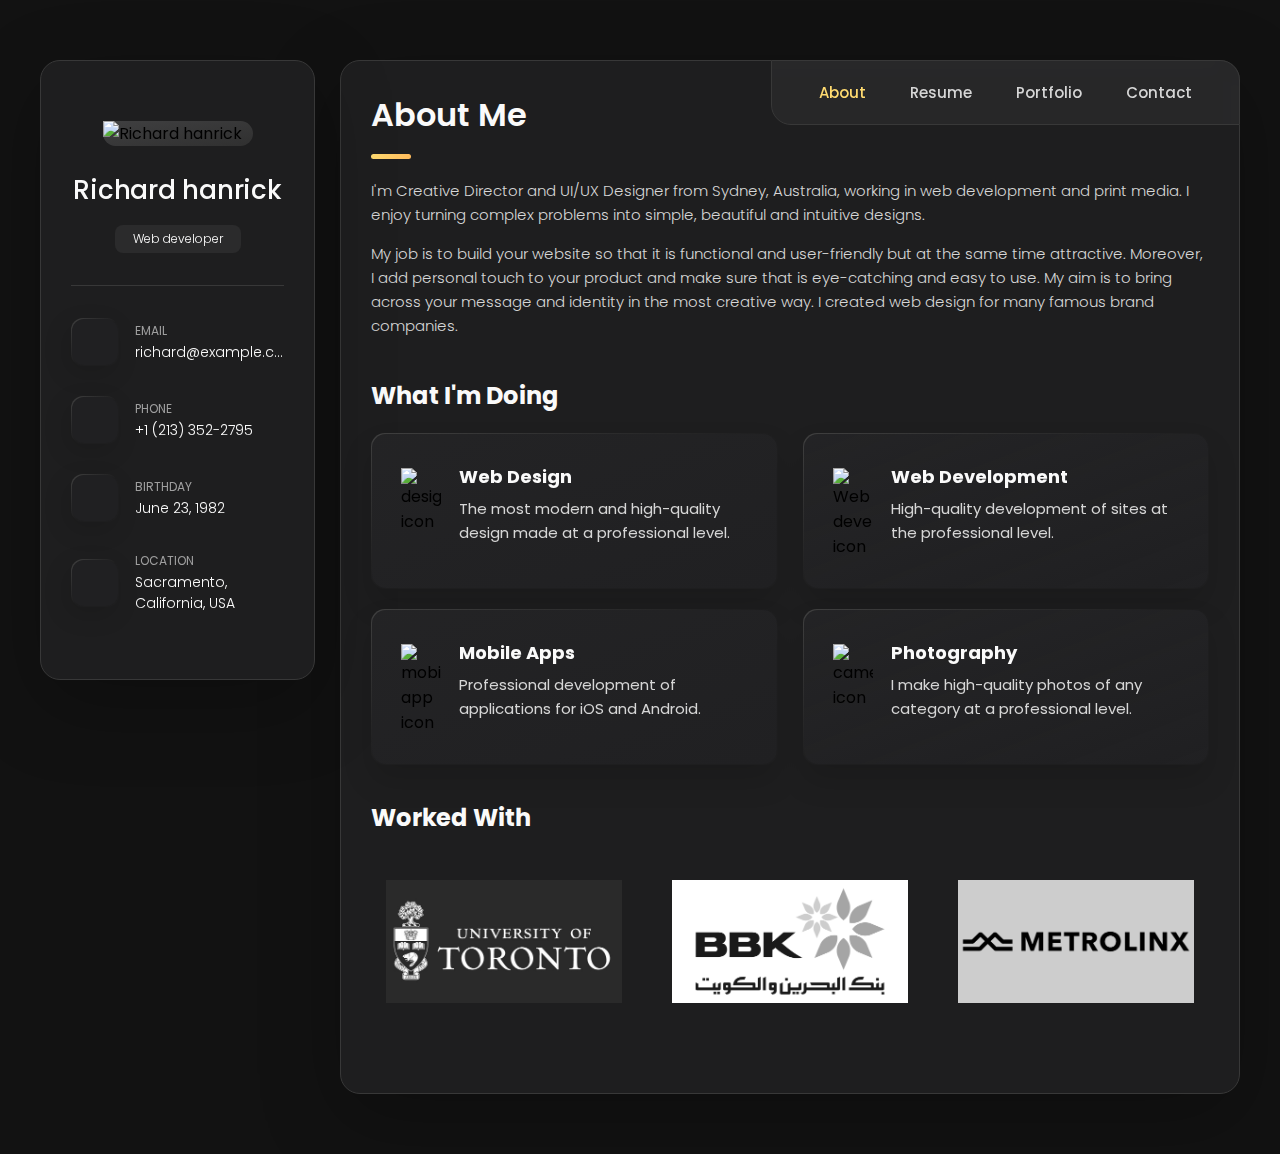
==== commit eea7a5c0: "removing testimonials and updating work" ====
--- a/index.html
+++ b/index.html
@@ -301,196 +301,30 @@
 
 
         <!--
-          - testimonials
-        -->
-
-        <section class="testimonials">
-
-          <h3 class="h3 testimonials-title">Testimonials</h3>
-
-          <ul class="testimonials-list has-scrollbar">
-
-            <li class="testimonials-item">
-              <div class="content-card" data-testimonials-item>
-
-                <figure class="testimonials-avatar-box">
-                  <img src="./assets/images/avatar-1.png" alt="Daniel lewis" width="60" data-testimonials-avatar>
-                </figure>
-
-                <h4 class="h4 testimonials-item-title" data-testimonials-title>Daniel lewis</h4>
-
-                <div class="testimonials-text" data-testimonials-text>
-                  <p>
-                    Richard was hired to create a corporate identity. We were very pleased with the work done. She has a
-                    lot of experience
-                    and is very concerned about the needs of client. Lorem ipsum dolor sit amet, ullamcous cididt
-                    consectetur adipiscing
-                    elit, seds do et eiusmod tempor incididunt ut laborels dolore magnarels alia.
-                  </p>
-                </div>
-
-              </div>
-            </li>
-
-            <li class="testimonials-item">
-              <div class="content-card" data-testimonials-item>
-
-                <figure class="testimonials-avatar-box">
-                  <img src="./assets/images/avatar-2.png" alt="Jessica miller" width="60" data-testimonials-avatar>
-                </figure>
-
-                <h4 class="h4 testimonials-item-title" data-testimonials-title>Jessica miller</h4>
-
-                <div class="testimonials-text" data-testimonials-text>
-                  <p>
-                    Richard was hired to create a corporate identity. We were very pleased with the work done. She has a
-                    lot of experience
-                    and is very concerned about the needs of client. Lorem ipsum dolor sit amet, ullamcous cididt
-                    consectetur adipiscing
-                    elit, seds do et eiusmod tempor incididunt ut laborels dolore magnarels alia.
-                  </p>
-                </div>
-
-              </div>
-            </li>
-
-            <li class="testimonials-item">
-              <div class="content-card" data-testimonials-item>
-
-                <figure class="testimonials-avatar-box">
-                  <img src="./assets/images/avatar-3.png" alt="Emily evans" width="60" data-testimonials-avatar>
-                </figure>
-
-                <h4 class="h4 testimonials-item-title" data-testimonials-title>Emily evans</h4>
-
-                <div class="testimonials-text" data-testimonials-text>
-                  <p>
-                    Richard was hired to create a corporate identity. We were very pleased with the work done. She has a
-                    lot of experience
-                    and is very concerned about the needs of client. Lorem ipsum dolor sit amet, ullamcous cididt
-                    consectetur adipiscing
-                    elit, seds do et eiusmod tempor incididunt ut laborels dolore magnarels alia.
-                  </p>
-                </div>
-
-              </div>
-            </li>
-
-            <li class="testimonials-item">
-              <div class="content-card" data-testimonials-item>
-
-                <figure class="testimonials-avatar-box">
-                  <img src="./assets/images/avatar-4.png" alt="Henry william" width="60" data-testimonials-avatar>
-                </figure>
-
-                <h4 class="h4 testimonials-item-title" data-testimonials-title>Henry william</h4>
-
-                <div class="testimonials-text" data-testimonials-text>
-                  <p>
-                    Richard was hired to create a corporate identity. We were very pleased with the work done. She has a
-                    lot of experience
-                    and is very concerned about the needs of client. Lorem ipsum dolor sit amet, ullamcous cididt
-                    consectetur adipiscing
-                    elit, seds do et eiusmod tempor incididunt ut laborels dolore magnarels alia.
-                  </p>
-                </div>
-
-              </div>
-            </li>
-
-          </ul>
-
-        </section>
-
-
-        <!--
-          - testimonials modal
-        -->
-
-        <div class="modal-container" data-modal-container>
-
-          <div class="overlay" data-overlay></div>
-
-          <section class="testimonials-modal">
-
-            <button class="modal-close-btn" data-modal-close-btn>
-              <ion-icon name="close-outline"></ion-icon>
-            </button>
-
-            <div class="modal-img-wrapper">
-              <figure class="modal-avatar-box">
-                <img src="./assets/images/avatar-1.png" alt="Daniel lewis" width="80" data-modal-img>
-              </figure>
-
-              <img src="./assets/images/icon-quote.svg" alt="quote icon">
-            </div>
-
-            <div class="modal-content">
-
-              <h4 class="h3 modal-title" data-modal-title>Daniel lewis</h4>
-
-              <time datetime="2021-06-14">14 June, 2021</time>
-
-              <div data-modal-text>
-                <p>
-                  Richard was hired to create a corporate identity. We were very pleased with the work done. She has a
-                  lot of experience
-                  and is very concerned about the needs of client. Lorem ipsum dolor sit amet, ullamcous cididt
-                  consectetur adipiscing
-                  elit, seds do et eiusmod tempor incididunt ut laborels dolore magnarels alia.
-                </p>
-              </div>
-
-            </div>
-
-          </section>
-
-        </div>
-
-
-        <!--
           - clients
         -->
 
         <section class="clients">
 
-          <h3 class="h3 clients-title">Clients</h3>
+          <h3 class="h3 clients-title">Worked With</h3>
 
           <ul class="clients-list has-scrollbar">
 
             <li class="clients-item">
-              <a href="#">
-                <img src="./assets/images/logo-1-color.png" alt="client logo">
+              <a>
+                <img src="./assets/images/uoft.png" alt="client logo">
               </a>
             </li>
 
             <li class="clients-item">
-              <a href="#">
-                <img src="./assets/images/logo-2-color.png" alt="client logo">
+              <a>
+                <img src="./assets/images/bbk.png" alt="client logo">
               </a>
             </li>
 
             <li class="clients-item">
-              <a href="#">
-                <img src="./assets/images/logo-3-color.png" alt="client logo">
-              </a>
-            </li>
-
-            <li class="clients-item">
-              <a href="#">
-                <img src="./assets/images/logo-4-color.png" alt="client logo">
-              </a>
-            </li>
-
-            <li class="clients-item">
-              <a href="#">
-                <img src="./assets/images/logo-5-color.png" alt="client logo">
-              </a>
-            </li>
-
-            <li class="clients-item">
-              <a href="#">
-                <img src="./assets/images/logo-6-color.png" alt="client logo">
+              <a>
+                <img src="./assets/images/metrolinx.png" alt="client logo">
               </a>
             </li>
 
--- a/assets/css/style.css
+++ b/assets/css/style.css
@@ -556,171 +556,6 @@
 }
 
 
-/**
- * #testimonials 
- */
-
-.testimonials { margin-bottom: 30px; }
-
-.testimonials-title { margin-bottom: 20px; }
-
-.testimonials-list {
-  display: flex;
-  justify-content: flex-start;
-  align-items: flex-start;
-  gap: 15px;
-  margin: 0 -15px;
-  padding: 25px 15px;
-  padding-bottom: 35px;
-  overflow-x: auto;
-  scroll-behavior: smooth;
-  overscroll-behavior-inline: contain;
-  scroll-snap-type: inline mandatory;
-}
-
-.testimonials-item {
-  min-width: 100%;
-  scroll-snap-align: center;
-}
-
-.testimonials-avatar-box {
-  position: absolute;
-  top: 0;
-  left: 0;
-  transform: translate(15px, -25px);
-  background: var(--bg-gradient-onyx);
-  border-radius: 14px;
-  box-shadow: var(--shadow-1);
-}
-
-.testimonials-item-title { margin-bottom: 7px; }
-
-.testimonials-text {
-  color: var(--light-gray);
-  font-size: var(--fs-6);
-  font-weight: var(--fw-300);
-  line-height: 1.6;
-  display: -webkit-box;
-  line-clamp: 4;
-  -webkit-line-clamp: 4;
-  -webkit-box-orient: vertical;
-  overflow: hidden;
-}
-
-
-/**
- * #testimonials-modal
- */
-
-.modal-container {
-  position: fixed;
-  top: 0;
-  left: 0;
-  width: 100%;
-  height: 100%;
-  display: flex;
-  justify-content: center;
-  align-items: center;
-  overflow-y: auto;
-  overscroll-behavior: contain;
-  z-index: 20;
-  pointer-events: none;
-  visibility: hidden;
-}
-
-.modal-container::-webkit-scrollbar { display: none; }
-
-.modal-container.active {
-  pointer-events: all;
-  visibility: visible;
-}
-
-.overlay {
-  position: fixed;
-  top: 0;
-  left: 0;
-  width: 100%;
-  height: 100vh;
-  background: hsl(0, 0%, 5%);
-  opacity: 0;
-  visibility: hidden;
-  pointer-events: none;
-  z-index: 1;
-  transition: var(--transition-1);
-}
-
-.overlay.active {
-  opacity: 0.8;
-  visibility: visible;
-  pointer-events: all;
-}
-
-.testimonials-modal {
-  background: var(--eerie-black-2);
-  position: relative;
-  padding: 15px;
-  margin: 15px 12px;
-  border: 1px solid var(--jet);
-  border-radius: 14px;
-  box-shadow: var(--shadow-5);
-  transform: scale(1.2);
-  opacity: 0;
-  transition: var(--transition-1);
-  z-index: 2;
-}
-
-.modal-container.active .testimonials-modal {
-  transform: scale(1);
-  opacity: 1;
-}
-
-.modal-close-btn {
-  position: absolute;
-  top: 15px;
-  right: 15px;
-  background: var(--onyx);
-  border-radius: 8px;
-  width: 32px;
-  height: 32px;
-  display: flex;
-  justify-content: center;
-  align-items: center;
-  color: var(--white-2);
-  font-size: 18px;
-  opacity: 0.7;
-}
-
-.modal-close-btn:hover,
-.modal-close-btn:focus { opacity: 1; }
-
-.modal-close-btn ion-icon { --ionicon-stroke-width: 50px; }
-
-.modal-avatar-box {
-  background: var(--bg-gradient-onyx);
-  width: max-content;
-  border-radius: 14px;
-  margin-bottom: 15px;
-  box-shadow: var(--shadow-2);
-}
-
-.modal-img-wrapper > img { display: none; }
-
-.modal-title { margin-bottom: 4px; }
-
-.modal-content time {
-  font-size: var(--fs-6);
-  color: var(--light-gray-70);
-  font-weight: var(--fw-300);
-  margin-bottom: 10px;
-}
-
-.modal-content p {
-  color: var(--light-gray);
-  font-size: var(--fs-6);
-  font-weight: var(--fw-300);
-  line-height: 1.6;
-}
-
 
 /**
  * #clients 
@@ -1316,70 +1151,6 @@
 
   .service-content-box { text-align: left; }
 
-  /* testimonials */
-
-  .testimonials-title { margin-bottom: 25px; }
-
-  .testimonials-list {
-    gap: 30px;
-    margin: 0 -30px;
-    padding: 30px;
-    padding-bottom: 35px;
-  }
-
-  .content-card {
-    padding: 30px;
-    padding-top: 25px;
-  }
-
-  .testimonials-avatar-box {
-    transform: translate(30px, -30px);
-    border-radius: 20px;
-  }
-
-  .testimonials-avatar-box img { width: 80px; }
-
-  .testimonials-item-title {
-    margin-bottom: 10px;
-    margin-left: 95px;
-  }
-
-  .testimonials-text {
-    line-clamp: 2;
-    -webkit-line-clamp: 2;
-  }
-
-  /* testimonials modal */
-
-  .modal-container { padding: 20px; }
-
-  .testimonials-modal {
-    display: flex;
-    justify-content: flex-start;
-    align-items: stretch;
-    gap: 25px;
-    padding: 30px;
-    border-radius: 20px;
-  }
-
-  .modal-img-wrapper {
-    display: flex;
-    flex-direction: column;
-    align-items: center;
-  }
-
-  .modal-avatar-box {
-    border-radius: 18px;
-    margin-bottom: 0;
-  }
-
-  .modal-avatar-box img { width: 65px; }
-
-  .modal-img-wrapper > img {
-    display: block;
-    flex-grow: 1;
-    width: 35px;
-  }
 
   /* clients */
 
@@ -1493,13 +1264,6 @@
   /**
    * ABOUT
    */
-
-  /* testimonials modal */
-
-  .testimonials-modal {
-    gap: 35px;
-    max-width: 680px;
-  }
 
   .modal-avatar-box img { width: 80px; }
 
@@ -1640,9 +1404,6 @@
     gap: 20px 25px;
   }
 
-  /* testimonials */
-
-  .testimonials-item { min-width: calc(50% - 15px); }
 
   /* clients */
 
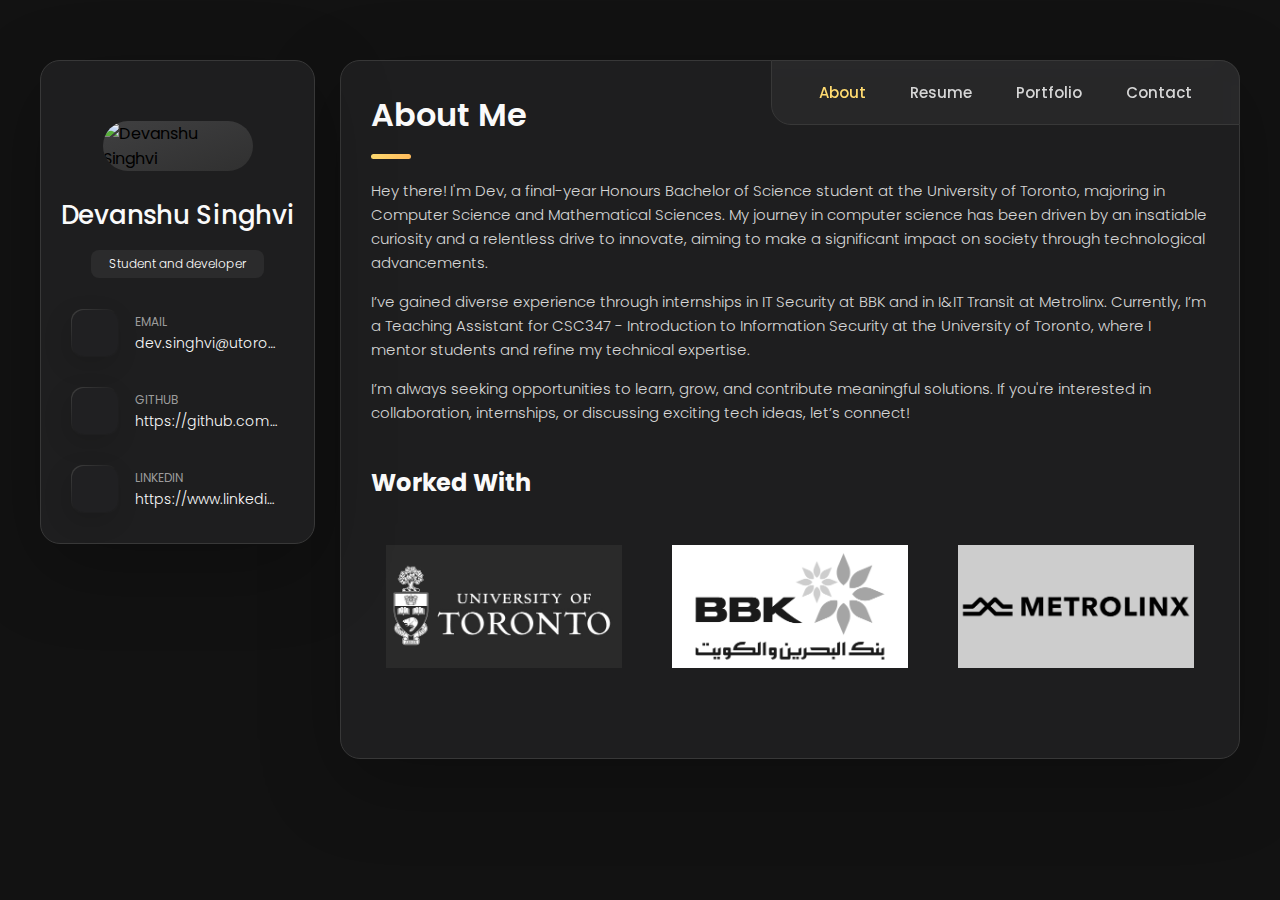
==== commit ec507921: "contact update" ====
--- a/index.html
+++ b/index.html
@@ -16,6 +16,7 @@
     - custom css link
   -->
   <link rel="stylesheet" href="./assets/css/style.css">
+  <link rel="stylesheet" href="https://cdnjs.cloudflare.com/ajax/libs/font-awesome/4.7.0/css/font-awesome.min.css">
 
   <!--
     - google font link
@@ -42,13 +43,13 @@
       <div class="sidebar-info">
 
         <figure class="avatar-box">
-          <img src="./assets/images/my-avatar.png" alt="Richard hanrick" width="80">
+          <img src="./assets/images/portrait.png" alt="Devanshu Singhvi" width="80">
         </figure>
 
         <div class="info-content">
-          <h1 class="name" title="Richard hanrick">Richard hanrick</h1>
-
-          <p class="title">Web developer</p>
+          <h1 class="name" title="Richard hanrick">Devanshu Singhvi</h1>
+
+          <p class="title">Student and developer</p>
         </div>
 
         <button class="info_more-btn" data-sidebar-btn>
@@ -66,82 +67,44 @@
         <ul class="contacts-list">
 
           <li class="contact-item">
-
-            <div class="icon-box">
-              <ion-icon name="mail-outline"></ion-icon>
-            </div>
-
-            <div class="contact-info">
-              <p class="contact-title">Email</p>
-
-              <a href="mailto:richard@example.com" class="contact-link">richard@example.com</a>
-            </div>
-
-          </li>
-
+            <a href="mailto:dev.singhvi@utoronto.ca" target="_blank">
+              <div class="icon-box">
+                <ion-icon name="mail-outline"></ion-icon>
+              </div>
+
+              <div class="contact-info">
+                <p class="contact-title">Email</p>
+
+                <a href="mailto:dev.singhvi@utoronto.ca" target="_blank" class="contact-link">dev.singhvi@utoronto.ca</a>
+              </div>
+            </a>
+          </li>
+          
           <li class="contact-item">
-
-            <div class="icon-box">
-              <ion-icon name="phone-portrait-outline"></ion-icon>
-            </div>
-
-            <div class="contact-info">
-              <p class="contact-title">Phone</p>
-
-              <a href="tel:+12133522795" class="contact-link">+1 (213) 352-2795</a>
-            </div>
-
-          </li>
-
+            <a href="https://github.com/Dev301203/" target="_blank">
+              <div class="icon-box">
+                <ion-icon name="logo-github"></ion-icon>
+              </div>
+
+              <div class="contact-info">
+                <p class="contact-title">Github</p>
+
+                <a href="https://github.com/Dev301203/" target="_blank" class="contact-link">https://github.com/Dev301203/</a>
+              </div>
+            </a>
+          </li>
+          
           <li class="contact-item">
-
-            <div class="icon-box">
-              <ion-icon name="calendar-outline"></ion-icon>
-            </div>
-
-            <div class="contact-info">
-              <p class="contact-title">Birthday</p>
-
-              <time datetime="1982-06-23">June 23, 1982</time>
-            </div>
-
-          </li>
-
-          <li class="contact-item">
-
-            <div class="icon-box">
-              <ion-icon name="location-outline"></ion-icon>
-            </div>
-
-            <div class="contact-info">
-              <p class="contact-title">Location</p>
-
-              <address>Sacramento, California, USA</address>
-            </div>
-
-          </li>
-
-        </ul>
-
-        <div class="separator"></div>
-
-        <ul class="social-list">
-
-          <li class="social-item">
-            <a href="#" class="social-link">
-              <ion-icon name="logo-facebook"></ion-icon>
-            </a>
-          </li>
-
-          <li class="social-item">
-            <a href="#" class="social-link">
-              <ion-icon name="logo-twitter"></ion-icon>
-            </a>
-          </li>
-
-          <li class="social-item">
-            <a href="#" class="social-link">
-              <ion-icon name="logo-instagram"></ion-icon>
+            <a href="https://www.linkedin.com/in/devanshu-singhvi/" target="_blank">
+              <div class="icon-box">
+                <ion-icon name="logo-linkedin"></ion-icon>
+              </div>
+
+              <div class="contact-info">
+                <p class="contact-title">LinkedIn</p>
+
+                <a href="https://www.linkedin.com/in/devanshu-singhvi/" target="_blank" class="contact-link">https://www.linkedin.com/in/devanshu-singhvi/</a>
+              </div>
             </a>
           </li>
 
@@ -205,100 +168,17 @@
 
         <section class="about-text">
           <p>
-            I'm Creative Director and UI/UX Designer from Sydney, Australia, working in web development and print media.
-            I enjoy
-            turning complex problems into simple, beautiful and intuitive designs.
+            Hey there! I'm Dev, a final-year Honours Bachelor of Science student at the University of Toronto, majoring in Computer Science and Mathematical Sciences. My journey in computer science has been driven by an insatiable curiosity and a relentless drive to innovate, aiming to make a significant impact on society through technological advancements.
           </p>
 
           <p>
-            My job is to build your website so that it is functional and user-friendly but at the same time attractive.
-            Moreover, I
-            add personal touch to your product and make sure that is eye-catching and easy to use. My aim is to bring
-            across your
-            message and identity in the most creative way. I created web design for many famous brand companies.
+            I’ve gained diverse experience through internships in IT Security at BBK and in I&IT Transit at Metrolinx. Currently, I’m a Teaching Assistant for CSC347 - Introduction to Information Security at the University of Toronto, where I mentor students and refine my technical expertise.
+          </p>
+
+          <p>
+            I’m always seeking opportunities to learn, grow, and contribute meaningful solutions. If you're interested in collaboration, internships, or discussing exciting tech ideas, let’s connect!
           </p>
         </section>
-
-
-        <!--
-          - service
-        -->
-
-        <section class="service">
-
-          <h3 class="h3 service-title">What i'm doing</h3>
-
-          <ul class="service-list">
-
-            <li class="service-item">
-
-              <div class="service-icon-box">
-                <img src="./assets/images/icon-design.svg
-                " alt="design icon" width="40">
-              </div>
-
-              <div class="service-content-box">
-                <h4 class="h4 service-item-title">Web design</h4>
-
-                <p class="service-item-text">
-                  The most modern and high-quality design made at a professional level.
-                </p>
-              </div>
-
-            </li>
-
-            <li class="service-item">
-
-              <div class="service-icon-box">
-                <img src="./assets/images/icon-dev.svg" alt="Web development icon" width="40">
-              </div>
-
-              <div class="service-content-box">
-                <h4 class="h4 service-item-title">Web development</h4>
-
-                <p class="service-item-text">
-                  High-quality development of sites at the professional level.
-                </p>
-              </div>
-
-            </li>
-
-            <li class="service-item">
-
-              <div class="service-icon-box">
-                <img src="./assets/images/icon-app.svg" alt="mobile app icon" width="40">
-              </div>
-
-              <div class="service-content-box">
-                <h4 class="h4 service-item-title">Mobile apps</h4>
-
-                <p class="service-item-text">
-                  Professional development of applications for iOS and Android.
-                </p>
-              </div>
-
-            </li>
-
-            <li class="service-item">
-
-              <div class="service-icon-box">
-                <img src="./assets/images/icon-photo.svg" alt="camera icon" width="40">
-              </div>
-
-              <div class="service-content-box">
-                <h4 class="h4 service-item-title">Photography</h4>
-
-                <p class="service-item-text">
-                  I make high-quality photos of any category at a professional level.
-                </p>
-              </div>
-
-            </li>
-
-          </ul>
-
-        </section>
-
 
         <!--
           - clients
@@ -780,36 +660,88 @@
           <h2 class="h2 article-title">Contact</h2>
         </header>
 
-        <section class="mapbox" data-mapbox>
-          <figure>
-            <iframe
-              src="https://www.google.com/maps/embed?pb=!1m18!1m12!1m3!1d199666.5651251294!2d-121.58334177520186!3d38.56165006739519!2m3!1f0!2f0!3f0!3m2!1i1024!2i768!4f13.1!3m3!1m2!1s0x809ac672b28397f9%3A0x921f6aaa74197fdb!2sSacramento%2C%20CA%2C%20USA!5e0!3m2!1sen!2sbd!4v1647608789441!5m2!1sen!2sbd"
-              width="400" height="300" loading="lazy"></iframe>
-          </figure>
-        </section>
-
-        <section class="contact-form">
-
-          <h3 class="h3 form-title">Contact Form</h3>
-
-          <form action="#" class="form" data-form>
-
-            <div class="input-wrapper">
-              <input type="text" name="fullname" class="form-input" placeholder="Full name" required data-form-input>
-
-              <input type="email" name="email" class="form-input" placeholder="Email address" required data-form-input>
+        <ul class="contactsection-list">
+
+          <li class="contactsection-item">
+
+            <div class="contactsection-content-box">
+              <h4 class="h4 contactsection-item-title">Write me an email</h4>
+              <ul class="contactsectioncontent-list">
+
+                <li class="contactsectioncontent-item">
+      
+                  <div class="icon-box">
+                    <svg xmlns="http://www.w3.org/2000/svg" x="0px" y="0px" width="100" height="100" viewBox="0 0 48 48">
+                      <path fill="#4caf50" d="M45,16.2l-5,2.75l-5,4.75L35,40h7c1.657,0,3-1.343,3-3V16.2z"></path><path fill="#1e88e5" d="M3,16.2l3.614,1.71L13,23.7V40H6c-1.657,0-3-1.343-3-3V16.2z"></path><polygon fill="#e53935" points="35,11.2 24,19.45 13,11.2 12,17 13,23.7 24,31.95 35,23.7 36,17"></polygon><path fill="#c62828" d="M3,12.298V16.2l10,7.5V11.2L9.876,8.859C9.132,8.301,8.228,8,7.298,8h0C4.924,8,3,9.924,3,12.298z"></path><path fill="#fbc02d" d="M45,12.298V16.2l-10,7.5V11.2l3.124-2.341C38.868,8.301,39.772,8,40.702,8h0 C43.076,8,45,9.924,45,12.298z"></path>
+                    </svg>
+                  </div>
+      
+                  <div class="contactsectioncontent-info">
+                    <a href="mailto:devanshu301203@gmail.com" target="_blank" class="contactsectioncontent-title">Gmail </a>
+                    <a href="mailto:devanshu301203@gmail.com" target="_blank" class="contactsectioncontent-link">devanshu301203(at)gmail.com</a>
+                  </div>
+
+                <li class="contactsectioncontent-item">
+      
+                  <div class="icon-box">
+                    <svg xmlns="http://www.w3.org/2000/svg" x="0px" y="0px" width="100" height="100" viewBox="0 0 48 48">
+                      <path fill="#103262" d="M43.255,23.547l-6.81-3.967v11.594H44v-6.331C44,24.309,43.716,23.816,43.255,23.547z"></path><path fill="#0084d7" d="M13,10h10v9H13V10z"></path><path fill="#33afec" d="M23,10h10v9H23V10z"></path><path fill="#54daff" d="M33,10h10v9H33V10z"></path><path fill="#027ad4" d="M23,19h10v9H23V19z"></path><path fill="#0553a4" d="M23,28h10v9H23V28z"></path><path fill="#25a2e5" d="M33,19h10v9H33V19z"></path><path fill="#0262b8" d="M33,28h10v9H33V28z"></path><polygon points="13,37 43,37 43,24.238 28.99,32.238 13,24.238" opacity=".019"></polygon><polygon points="13,37 43,37 43,24.476 28.99,32.476 13,24.476" opacity=".038"></polygon><polygon points="13,37 43,37 43,24.714 28.99,32.714 13,24.714" opacity=".057"></polygon><polygon points="13,37 43,37 43,24.952 28.99,32.952 13,24.952" opacity=".076"></polygon><polygon points="13,37 43,37 43,25.19 28.99,33.19 13,25.19" opacity=".095"></polygon><polygon points="13,37 43,37 43,25.429 28.99,33.429 13,25.429" opacity=".114"></polygon><polygon points="13,37 43,37 43,25.667 28.99,33.667 13,25.667" opacity=".133"></polygon><polygon points="13,37 43,37 43,25.905 28.99,33.905 13,25.905" opacity=".152"></polygon><polygon points="13,37 43,37 43,26.143 28.99,34.143 13,26.143" opacity=".171"></polygon><polygon points="13,37 43,37 43,26.381 28.99,34.381 13,26.381" opacity=".191"></polygon><polygon points="13,37 43,37 43,26.619 28.99,34.619 13,26.619" opacity=".209"></polygon><polygon points="13,37 43,37 43,26.857 28.99,34.857 13,26.857" opacity=".229"></polygon><polygon points="13,37 43,37 43,27.095 28.99,35.095 13,27.095" opacity=".248"></polygon><polygon points="13,37 43,37 43,27.333 28.99,35.333 13,27.333" opacity=".267"></polygon><polygon points="13,37 43,37 43,27.571 28.99,35.571 13,27.571" opacity=".286"></polygon><polygon points="13,37 43,37 43,27.81 28.99,35.81 13,27.81" opacity=".305"></polygon><polygon points="13,37 43,37 43,28.048 28.99,36.048 13,28.048" opacity=".324"></polygon><polygon points="13,37 43,37 43,28.286 28.99,36.286 13,28.286" opacity=".343"></polygon><polygon points="13,37 43,37 43,28.524 28.99,36.524 13,28.524" opacity=".362"></polygon><polygon points="13,37 43,37 43,28.762 28.99,36.762 13,28.762" opacity=".381"></polygon><polygon points="13,37 43,37 43,29 28.99,37 13,29" opacity=".4"></polygon><linearGradient id="Qf7015RosYe_HpjKeG0QTa_ut6gQeo5pNqf_gr1" x1="38.925" x2="32.286" y1="24.557" y2="36.024" gradientUnits="userSpaceOnUse"><stop offset="0" stop-color="#31abec"></stop><stop offset="1" stop-color="#1582d5"></stop></linearGradient><path fill="url(#Qf7015RosYe_HpjKeG0QTa_ut6gQeo5pNqf_gr1)" d="M15.441,42h26.563c1.104,0,1.999-0.889,2-1.994C44.007,35.485,44,24.843,44,24.843	s-0.007,0.222-1.751,1.212S14.744,41.566,14.744,41.566S14.978,42,15.441,42z"></path><linearGradient id="Qf7015RosYe_HpjKeG0QTb_ut6gQeo5pNqf_gr2" x1="13.665" x2="41.285" y1="6.992" y2="9.074" gradientUnits="userSpaceOnUse"><stop offset=".042" stop-color="#076db4"></stop><stop offset=".85" stop-color="#0461af"></stop></linearGradient><path fill="url(#Qf7015RosYe_HpjKeG0QTb_ut6gQeo5pNqf_gr2)" d="M43,10H13V8c0-1.105,0.895-2,2-2h26c1.105,0,2,0.895,2,2V10z"></path><linearGradient id="Qf7015RosYe_HpjKeG0QTc_ut6gQeo5pNqf_gr3" x1="28.153" x2="23.638" y1="33.218" y2="41.1" gradientUnits="userSpaceOnUse"><stop offset="0" stop-color="#33acee"></stop><stop offset="1" stop-color="#1b8edf"></stop></linearGradient><path fill="url(#Qf7015RosYe_HpjKeG0QTc_ut6gQeo5pNqf_gr3)" d="M13,25v15c0,1.105,0.895,2,2,2h15h12.004c0.462,0,0.883-0.162,1.221-0.425L13,25z"></path><path d="M21.319,13H13v24h8.319C23.352,37,25,35.352,25,33.319V16.681C25,14.648,23.352,13,21.319,13z" opacity=".05"></path><path d="M21.213,36H13V13.333h8.213c1.724,0,3.121,1.397,3.121,3.121v16.425	C24.333,34.603,22.936,36,21.213,36z" opacity=".07"></path><path d="M21.106,35H13V13.667h8.106c1.414,0,2.56,1.146,2.56,2.56V32.44C23.667,33.854,22.52,35,21.106,35z" opacity=".09"></path><linearGradient id="Qf7015RosYe_HpjKeG0QTd_ut6gQeo5pNqf_gr4" x1="3.53" x2="22.41" y1="14.53" y2="33.41" gradientUnits="userSpaceOnUse"><stop offset="0" stop-color="#1784d8"></stop><stop offset="1" stop-color="#0864c5"></stop></linearGradient><path fill="url(#Qf7015RosYe_HpjKeG0QTd_ut6gQeo5pNqf_gr4)" d="M21,34H5c-1.105,0-2-0.895-2-2V16c0-1.105,0.895-2,2-2h16c1.105,0,2,0.895,2,2v16	C23,33.105,22.105,34,21,34z"></path><path fill="#fff" d="M13,18.691c-3.111,0-4.985,2.377-4.985,5.309S9.882,29.309,13,29.309	c3.119,0,4.985-2.377,4.985-5.308C17.985,21.068,16.111,18.691,13,18.691z M13,27.517c-1.765,0-2.82-1.574-2.82-3.516	s1.06-3.516,2.82-3.516s2.821,1.575,2.821,3.516S14.764,27.517,13,27.517z"></path>
+                    </svg>
+                  </div>
+      
+                  <div class="contactsectioncontent-info">
+                    <a href="mailto:dev.singhvi@utoronto.ca" target="_blank" class="contactsectioncontent-title">University Mail </a>
+                    <a href="mailto:dev.singhvi@utoronto.ca" target="_blank" class="contactsectioncontent-link">dev.singhvi(at)utoronto.ca</a>
+                  </div>
+
+                </li>
+      
+              </ul>
+
+          </li>
+
+          <li class="contactsection-item">
+
+            <div class="contactsection-content-box">
+              <h4 class="h4 contactsection-item-title">Reach me on social media</h4>
+              <ul class="contactsectioncontent-list">
+
+                <li class="contactsectioncontent-item">
+      
+                  <div class="icon-box">
+                    <svg xmlns="http://www.w3.org/2000/svg" x="0px" y="0px" width="100" height="100" viewBox="0 0 48 48">
+                      <path fill="#0288D1" d="M42,37c0,2.762-2.238,5-5,5H11c-2.761,0-5-2.238-5-5V11c0-2.762,2.239-5,5-5h26c2.762,0,5,2.238,5,5V37z"></path><path fill="#FFF" d="M12 19H17V36H12zM14.485 17h-.028C12.965 17 12 15.888 12 14.499 12 13.08 12.995 12 14.514 12c1.521 0 2.458 1.08 2.486 2.499C17 15.887 16.035 17 14.485 17zM36 36h-5v-9.099c0-2.198-1.225-3.698-3.192-3.698-1.501 0-2.313 1.012-2.707 1.99C24.957 25.543 25 26.511 25 27v9h-5V19h5v2.616C25.721 20.5 26.85 19 29.738 19c3.578 0 6.261 2.25 6.261 7.274L36 36 36 36z"></path>
+                    </svg>
+                  </div>
+      
+                  <div class="contactsectioncontent-info">
+                    <a href="https://www.linkedin.com/in/devanshu-singhvi/" target="_blank" class="contactsectioncontent-title">LinkedIn </a>
+                    <a href="https://www.linkedin.com/in/devanshu-singhvi/" target="_blank" class="contactsectioncontent-link">devanshu-singhvi</a>
+                  </div>
+      
+                </li>
+
+                <li class="contactsectioncontent-item">
+      
+                  <div class="icon-box">
+                    <svg xmlns="http://www.w3.org/2000/svg" x="0px" y="0px" width="100" height="100" viewBox="0 0 64 64">
+                      <linearGradient id="KpzH_ttTMIjq8dhx1zD2pa_52539_gr1" x1="30.999" x2="30.999" y1="16" y2="55.342" gradientUnits="userSpaceOnUse" spreadMethod="reflect"><stop offset="0" stop-color="#6dc7ff"></stop><stop offset="1" stop-color="#e6abff"></stop></linearGradient><path fill="url(#KpzH_ttTMIjq8dhx1zD2pa_52539_gr1)" d="M25.008,56.007c-0.003-0.368-0.006-1.962-0.009-3.454l-0.003-1.55 c-6.729,0.915-8.358-3.78-8.376-3.83c-0.934-2.368-2.211-3.045-2.266-3.073l-0.124-0.072c-0.463-0.316-1.691-1.157-1.342-2.263 c0.315-0.997,1.536-1.1,2.091-1.082c3.074,0.215,4.63,2.978,4.694,3.095c1.569,2.689,3.964,2.411,5.509,1.844 c0.144-0.688,0.367-1.32,0.659-1.878C20.885,42.865,15.27,40.229,15.27,30.64c0-2.633,0.82-4.96,2.441-6.929 c-0.362-1.206-0.774-3.666,0.446-6.765l0.174-0.442l0.452-0.144c0.416-0.137,2.688-0.624,7.359,2.433 c1.928-0.494,3.969-0.749,6.074-0.759c2.115,0.01,4.158,0.265,6.09,0.759c4.667-3.058,6.934-2.565,7.351-2.433l0.451,0.145 l0.174,0.44c1.225,3.098,0.813,5.559,0.451,6.766c1.618,1.963,2.438,4.291,2.438,6.929c0,9.591-5.621,12.219-10.588,13.087 c0.563,1.065,0.868,2.402,0.868,3.878c0,1.683-0.007,7.204-0.015,8.402l-2-0.014c0.008-1.196,0.015-6.708,0.015-8.389 c0-2.442-0.943-3.522-1.35-3.874l-1.73-1.497l2.274-0.253c5.205-0.578,10.525-2.379,10.525-11.341c0-2.33-0.777-4.361-2.31-6.036 l-0.43-0.469l0.242-0.587c0.166-0.401,0.894-2.442-0.043-5.291c-0.758,0.045-2.568,0.402-5.584,2.447l-0.384,0.259l-0.445-0.123 c-1.863-0.518-3.938-0.796-6.001-0.806c-2.052,0.01-4.124,0.288-5.984,0.806l-0.445,0.123l-0.383-0.259 c-3.019-2.044-4.833-2.404-5.594-2.449c-0.935,2.851-0.206,4.892-0.04,5.293l0.242,0.587l-0.429,0.469 c-1.536,1.681-2.314,3.712-2.314,6.036c0,8.958,5.31,10.77,10.504,11.361l2.252,0.256l-1.708,1.49 c-0.372,0.325-1.03,1.112-1.254,2.727l-0.075,0.549l-0.506,0.227c-1.321,0.592-5.839,2.162-8.548-2.485 c-0.015-0.025-0.544-0.945-1.502-1.557c0.646,0.639,1.433,1.673,2.068,3.287c0.066,0.19,1.357,3.622,7.28,2.339l1.206-0.262 l0.012,3.978c0.003,1.487,0.006,3.076,0.009,3.444L25.008,56.007z"></path><linearGradient id="KpzH_ttTMIjq8dhx1zD2pb_52539_gr2" x1="32" x2="32" y1="5" y2="59.167" gradientUnits="userSpaceOnUse" spreadMethod="reflect"><stop offset="0" stop-color="#1a6dff"></stop><stop offset="1" stop-color="#c822ff"></stop></linearGradient><path fill="url(#KpzH_ttTMIjq8dhx1zD2pb_52539_gr2)" d="M32,58C17.663,58,6,46.337,6,32S17.663,6,32,6s26,11.663,26,26S46.337,58,32,58z M32,8 C18.767,8,8,18.767,8,32s10.767,24,24,24s24-10.767,24-24S45.233,8,32,8z"></path>
+                    </svg>
+                  </div>
+      
+                  <div class="contactsectioncontent-info">
+                    <a href="https://github.com/Dev301203/" target="_blank" class="contactsectioncontent-title">Github </a>
+                    <a href="https://github.com/Dev301203/" target="_blank" class="contactsectioncontent-link">Dev301203</a>
+                  </div>
+      
+                </li>
+      
+              </ul>
             </div>
 
-            <textarea name="message" class="form-input" placeholder="Your Message" required data-form-input></textarea>
-
-            <button class="form-btn" type="submit" disabled data-form-btn>
-              <ion-icon name="paper-plane"></ion-icon>
-              <span>Send Message</span>
-            </button>
-
-          </form>
-
-        </section>
+          </li>
+
+        </ul>
 
       </article>
 
--- a/assets/css/style.css
+++ b/assets/css/style.css
@@ -65,6 +65,7 @@
   --white-2: hsl(0, 0%, 98%);
   --orange-yellow-crayola: hsl(45, 100%, 72%);
   --vegas-gold: hsl(45, 54%, 58%);
+  --orange-yellow: #F8D568;
   --light-gray: hsl(0, 0%, 84%);
   --light-gray-70: hsla(0, 0%, 84%, 0.7);
   --bittersweet-shimmer: hsl(0, 43%, 51%);
@@ -636,6 +637,13 @@
   line-height: 1.6;
 }
 
+.timeline-item-subtitle {
+  color: var(--orange-yellow);
+  font-weight: var(--fw-400);
+  line-height: 1.3;
+  margin-bottom: 7px;
+}
+
 .timeline-item:not(:last-child)::before {
   content: "";
   position: absolute;
@@ -867,107 +875,128 @@
   #CONTACT
 \*-----------------------------------*/
 
-.mapbox {
-  position: relative;
-  height: 250px;
-  width: 100%;
-  border-radius: 16px;
-  margin-bottom: 30px;
-  border: 1px solid var(--jet);
-  overflow: hidden;
-}
-
-.mapbox figure { height: 100%; }
-
-.mapbox iframe {
-  width: 100%;
-  height: 100%;
-  border: none;
-  filter: grayscale(1) invert(1);
-}
-
-.contact-form { margin-bottom: 10px; }
-
-.form-title { margin-bottom: 20px; }
-
-.input-wrapper {
+.contactsection { margin-top: 35px;  margin-bottom: 35px; }
+
+.contactsection-title { margin-bottom: 30px; }
+
+.contactsection-list {
   display: grid;
   grid-template-columns: 1fr;
-  gap: 25px;
-  margin-bottom: 25px;
-}
-
-.form-input {
-  color: var(--white-2);
-  font-size: var(--fs-6);
-  font-weight: var(--fw-400);
-  padding: 13px 20px;
-  border: 1px solid var(--jet);
+  gap: 20px;
+}
+
+.contactsection-item {
+  position: relative;
+  background: var(--border-gradient-onyx);
+  padding: 20px;
   border-radius: 14px;
-  outline: none;
-}
-
-.form-input::placeholder { font-weight: var(--fw-500); }
-
-.form-input:focus { border-color: var(--orange-yellow-crayola); }
-
-textarea.form-input {
-  min-height: 100px;
-  height: 120px;
-  max-height: 200px;
-  resize: vertical;
-  margin-bottom: 25px;
-}
-
-textarea.form-input::-webkit-resizer { display: none; }
-
-.form-input:focus:invalid { border-color: var(--bittersweet-shimmer); }
-
-.form-btn {
-  position: relative;
-  width: 100%;
-  background: var(--border-gradient-onyx);
-  color: var(--orange-yellow-crayola);
-  display: flex;
-  justify-content: center;
-  align-items: center;
-  gap: 10px;
-  padding: 13px 20px;
-  border-radius: 14px;
-  font-size: var(--fs-6);
-  text-transform: capitalize;
-  box-shadow: var(--shadow-3);
+  box-shadow: var(--shadow-2);
+  margin-bottom: 10px;
   z-index: 1;
-  transition: var(--transition-1);
-}
-
-.form-btn::before {
+}
+
+.contactsection-item::before {
   content: "";
   position: absolute;
   inset: 1px;
   background: var(--bg-gradient-jet);
   border-radius: inherit;
   z-index: -1;
-  transition: var(--transition-1);
-}
-
-.form-btn ion-icon { font-size: 16px; }
-
-.form-btn:hover { background: var(--bg-gradient-yellow-1); }
-
-.form-btn:hover::before { background: var(--bg-gradient-yellow-2); }
-
-.form-btn:disabled {
-  opacity: 0.7;
-  cursor: not-allowed;
-}
-
-.form-btn:disabled:hover { background: var(--border-gradient-onyx); }
-
-.form-btn:disabled:hover::before { background: var(--bg-gradient-jet); }
-
-
-
+}
+
+.contactsection-icon-box img { margin: auto; }
+
+.contactsection-content-box { text-align: center; }
+
+.contactsection-item-title { margin-bottom: 25px; }
+
+.contactsection-item-text {
+  color: var(--light-gray);
+  font-size: var(--fs-6);
+  font-weight: var(--fw-3);
+  line-height: 1.6;
+}
+
+.contactsectioncontent-list {
+  display: grid;
+  grid-template-columns: 1fr;
+  gap: 3px;
+}
+
+@media (min-width: 1050px) {
+  .contactsectioncontent-list {
+    display: grid;
+    grid-template-columns: 1fr 1fr;
+    gap: 3px;
+  }
+}
+
+.contactsectioncontent-listdownloadcv {
+ display: flex;
+ align-items: center;
+ justify-content: center;
+ margin-left: 10%;
+ margin-right: 10%;
+ background: var(--bg-gradient-downloadcv);
+ border-radius: 14px;
+
+}
+
+.contactsectioncontent-tweet {
+ display: grid;
+ grid-template-columns: 1fr;
+  gap: 3px;
+  text-align: justify;
+  text-justify: auto;
+  align-items: left;
+}
+
+.resume-compliteracy-list {
+ display: grid;
+ grid-template-columns: 1fr 1fr;
+  gap: 3px;
+}
+
+.resume-languages-list {
+ display: grid;
+ grid-template-columns: 1fr 1fr;
+  gap: 3px;
+}
+
+.contactsectioncontent-item {
+ min-width: 100%;
+ display: flex;
+ align-items: left;
+ gap: 10px;
+}
+
+.contactsectioncontent-itemdownloadcv {
+ display: flex;
+ align-items: center;
+}
+
+.contactsectioncontent-info {
+ max-width: 100%;
+ width: 100%;
+}
+
+.contactsectioncontent-title {
+ color: var(--light-gray-70);
+ font-size: var(--fs-8);
+ margin-bottom: 2px;
+ margin-left: 0px;
+ text-align: left;
+}
+
+.contactsectioncontent-info :is(.contactsectioncontent-link, time, address) {
+ color: var(--white-2);
+ font-size: var(--fs-8);
+ margin-bottom: 20px;
+ margin-left: 0px;
+ text-align: left;
+}
+
+.contactsectioncontent-info address { font-style: normal; }
 
 
 /*-----------------------------------*\
@@ -992,8 +1021,7 @@
    * #PORTFOLIO, BLOG 
    */
 
-  .project-img,
-  .blog-banner-box { height: auto; }
+  .project-img { height: auto; }
 
 }
 
@@ -1084,7 +1112,7 @@
 
   .avatar-box { border-radius: 30px; }
 
-  .avatar-box img { width: 120px; }
+  .avatar-box img { width: 120px; border-radius: 30px; }
 
   .info-content .name { margin-bottom: 15px; }
 
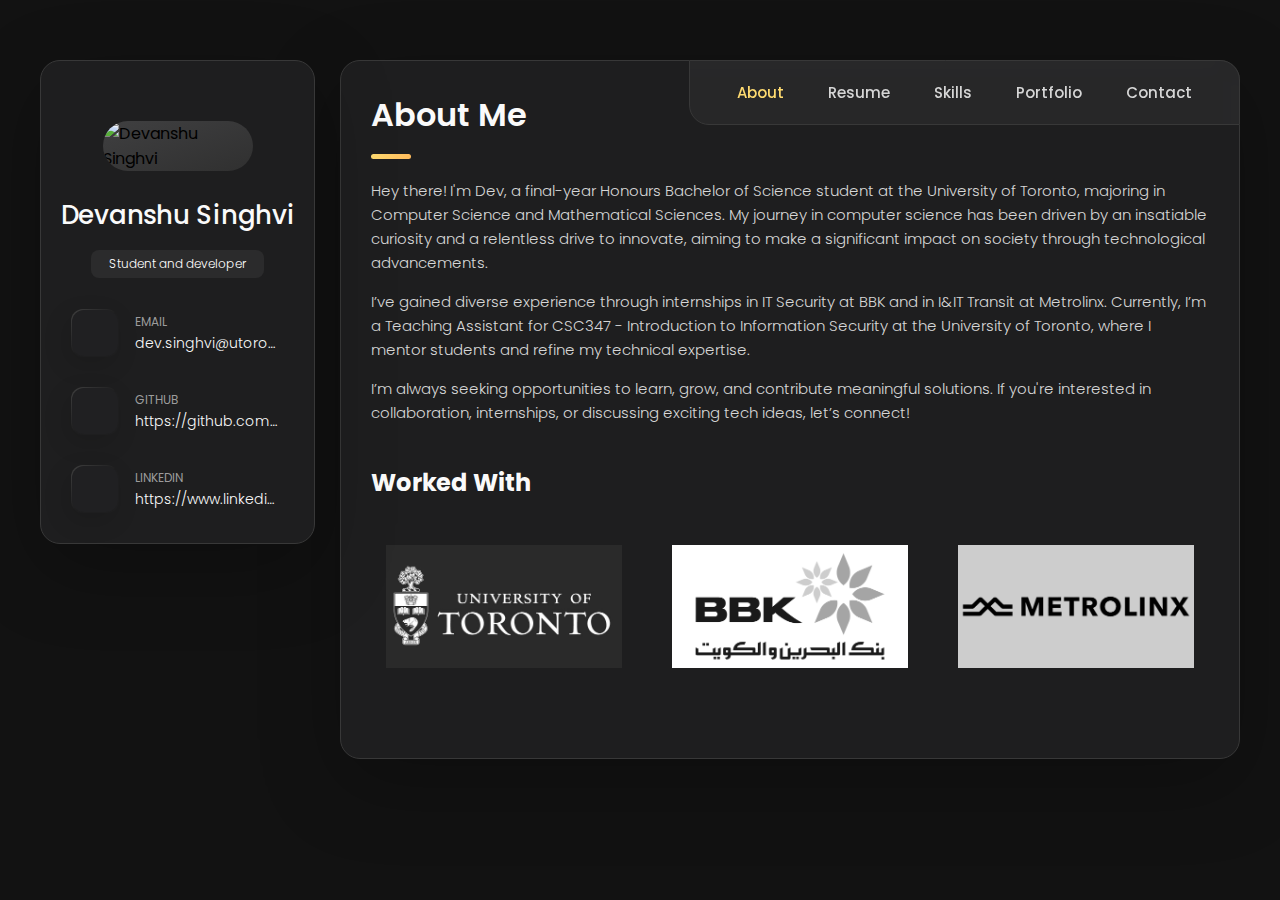
==== commit 3196193d: "add skills page" ====
--- a/index.html
+++ b/index.html
@@ -1,770 +1,259 @@
 <!DOCTYPE html>
 <html lang="en">
-
-<head>
-  <meta charset="UTF-8">
-  <meta http-equiv="X-UA-Compatible" content="IE=edge">
-  <meta name="viewport" content="width=device-width, initial-scale=1.0">
-  <title>vCard - Personal Portfolio</title>
-
-  <!--
+  <head>
+    <meta charset="UTF-8" />
+    <meta http-equiv="X-UA-Compatible" content="IE=edge" />
+    <meta name="viewport" content="width=device-width, initial-scale=1.0" />
+    <title>Personal Portfolio</title>
+
+    <!--
     - favicon
   -->
-  <link rel="shortcut icon" href="./assets/images/logo.ico" type="image/x-icon">
-
-  <!--
+    <link
+      rel="shortcut icon"
+      href="./assets/images/logo.ico"
+      type="image/x-icon"
+    />
+
+    <!--
     - custom css link
   -->
-  <link rel="stylesheet" href="./assets/css/style.css">
-  <link rel="stylesheet" href="https://cdnjs.cloudflare.com/ajax/libs/font-awesome/4.7.0/css/font-awesome.min.css">
-
-  <!--
+    <link rel="stylesheet" href="./assets/css/style.css" />
+    <link
+      rel="stylesheet"
+      href="https://cdnjs.cloudflare.com/ajax/libs/font-awesome/4.7.0/css/font-awesome.min.css"
+    />
+
+    <!--
     - google font link
   -->
-  <link rel="preconnect" href="https://fonts.googleapis.com">
-  <link rel="preconnect" href="https://fonts.gstatic.com" crossorigin>
-  <link href="https://fonts.googleapis.com/css2?family=Poppins:wght@300;400;500;600&display=swap" rel="stylesheet">
-</head>
-
-<body>
-
-  <!--
+    <link rel="preconnect" href="https://fonts.googleapis.com" />
+    <link rel="preconnect" href="https://fonts.gstatic.com" crossorigin />
+    <link
+      href="https://fonts.googleapis.com/css2?family=Poppins:wght@300;400;500;600&display=swap"
+      rel="stylesheet"
+    />
+  </head>
+
+  <body>
+    <!--
     - #MAIN
   -->
 
-  <main>
-
-    <!--
+    <main>
+      <!--
       - #SIDEBAR
     -->
 
-    <aside class="sidebar" data-sidebar>
-
-      <div class="sidebar-info">
-
-        <figure class="avatar-box">
-          <img src="./assets/images/portrait.png" alt="Devanshu Singhvi" width="80">
-        </figure>
-
-        <div class="info-content">
-          <h1 class="name" title="Richard hanrick">Devanshu Singhvi</h1>
-
-          <p class="title">Student and developer</p>
+      <aside class="sidebar" data-sidebar>
+        <div class="sidebar-info">
+          <figure class="avatar-box">
+            <img
+              src="./assets/images/portrait.png"
+              alt="Devanshu Singhvi"
+              width="80"
+            />
+          </figure>
+
+          <div class="info-content">
+            <h1 class="name" title="Richard hanrick">Devanshu Singhvi</h1>
+
+            <p class="title">Student and developer</p>
+          </div>
+
+          <button class="info_more-btn" data-sidebar-btn>
+            <span>Show Contacts</span>
+
+            <ion-icon name="chevron-down"></ion-icon>
+          </button>
         </div>
 
-        <button class="info_more-btn" data-sidebar-btn>
-          <span>Show Contacts</span>
-
-          <ion-icon name="chevron-down"></ion-icon>
-        </button>
-
-      </div>
-
-      <div class="sidebar-info_more">
-
-        <div class="separator"></div>
-
-        <ul class="contacts-list">
-
-          <li class="contact-item">
-            <a href="mailto:dev.singhvi@utoronto.ca" target="_blank">
-              <div class="icon-box">
-                <ion-icon name="mail-outline"></ion-icon>
-              </div>
-
-              <div class="contact-info">
-                <p class="contact-title">Email</p>
-
-                <a href="mailto:dev.singhvi@utoronto.ca" target="_blank" class="contact-link">dev.singhvi@utoronto.ca</a>
-              </div>
-            </a>
-          </li>
-          
-          <li class="contact-item">
-            <a href="https://github.com/Dev301203/" target="_blank">
-              <div class="icon-box">
-                <ion-icon name="logo-github"></ion-icon>
-              </div>
-
-              <div class="contact-info">
-                <p class="contact-title">Github</p>
-
-                <a href="https://github.com/Dev301203/" target="_blank" class="contact-link">https://github.com/Dev301203/</a>
-              </div>
-            </a>
-          </li>
-          
-          <li class="contact-item">
-            <a href="https://www.linkedin.com/in/devanshu-singhvi/" target="_blank">
-              <div class="icon-box">
-                <ion-icon name="logo-linkedin"></ion-icon>
-              </div>
-
-              <div class="contact-info">
-                <p class="contact-title">LinkedIn</p>
-
-                <a href="https://www.linkedin.com/in/devanshu-singhvi/" target="_blank" class="contact-link">https://www.linkedin.com/in/devanshu-singhvi/</a>
-              </div>
-            </a>
-          </li>
-
-        </ul>
-
-      </div>
-
-    </aside>
-
-
-
-
-
-    <!--
+        <div class="sidebar-info_more">
+          <div class="separator"></div>
+
+          <ul class="contacts-list">
+            <li class="contact-item">
+              <a href="mailto:dev.singhvi@utoronto.ca" target="_blank">
+                <div class="icon-box">
+                  <ion-icon name="mail-outline"></ion-icon>
+                </div>
+
+                <div class="contact-info">
+                  <p class="contact-title">Email</p>
+
+                  <a
+                    href="mailto:dev.singhvi@utoronto.ca"
+                    target="_blank"
+                    class="contact-link"
+                    >dev.singhvi@utoronto.ca</a
+                  >
+                </div>
+              </a>
+            </li>
+
+            <li class="contact-item">
+              <a href="https://github.com/Dev301203/" target="_blank">
+                <div class="icon-box">
+                  <ion-icon name="logo-github"></ion-icon>
+                </div>
+
+                <div class="contact-info">
+                  <p class="contact-title">Github</p>
+
+                  <a
+                    href="https://github.com/Dev301203/"
+                    target="_blank"
+                    class="contact-link"
+                    >https://github.com/Dev301203/</a
+                  >
+                </div>
+              </a>
+            </li>
+
+            <li class="contact-item">
+              <a
+                href="https://www.linkedin.com/in/devanshu-singhvi/"
+                target="_blank"
+              >
+                <div class="icon-box">
+                  <ion-icon name="logo-linkedin"></ion-icon>
+                </div>
+
+                <div class="contact-info">
+                  <p class="contact-title">LinkedIn</p>
+
+                  <a
+                    href="https://www.linkedin.com/in/devanshu-singhvi/"
+                    target="_blank"
+                    class="contact-link"
+                    >https://www.linkedin.com/in/devanshu-singhvi/</a
+                  >
+                </div>
+              </a>
+            </li>
+          </ul>
+        </div>
+      </aside>
+
+      <!--
       - #main-content
     -->
 
-    <div class="main-content">
-
-      <!--
+      <div class="main-content">
+        <!--
         - #NAVBAR
       -->
 
-      <nav class="navbar">
-
-        <ul class="navbar-list">
-
-          <li class="navbar-item">
-            <button class="navbar-link  active" data-nav-link>About</button>
-          </li>
-
-          <li class="navbar-item">
-            <button class="navbar-link" data-nav-link>Resume</button>
-          </li>
-
-          <li class="navbar-item">
-            <button class="navbar-link" data-nav-link>Portfolio</button>
-          </li>
-
-          <li class="navbar-item">
-            <button class="navbar-link" data-nav-link>Contact</button>
-          </li>
-
-        </ul>
-
-      </nav>
-
-
-
-
-
-      <!--
+        <nav class="navbar">
+          <ul class="navbar-list">
+            <a href="./assets/html/about.html">
+              <li class="navbar-item">
+                <button class="navbar-link active" data-nav-link>About</button>
+              </li>
+            </a>
+            <a href="./assets/html/resume.html">
+              <li class="navbar-item">
+                <button class="navbar-link" data-nav-link>Resume</button>
+              </li>
+            </a>
+            <a href="./assets/html/skills.html">
+              <li class="navbar-item">
+                <button class="navbar-link" data-nav-link>Skills</button>
+              </li>
+            </a>
+            <a href="./assets/html/portfolio.html">
+              <li class="navbar-item">
+                <button class="navbar-link" data-nav-link>Portfolio</button>
+              </li>
+            </a>
+            <a href="./assets/html/contact.html">
+              <li class="navbar-item">
+                <button class="navbar-link" data-nav-link>Contact</button>
+              </li>
+            </a>
+          </ul>
+        </nav>
+
+        <!--
         - #ABOUT
       -->
 
-      <article class="about  active" data-page="about">
-
-        <header>
-          <h2 class="h2 article-title">About me</h2>
-        </header>
-
-        <section class="about-text">
-          <p>
-            Hey there! I'm Dev, a final-year Honours Bachelor of Science student at the University of Toronto, majoring in Computer Science and Mathematical Sciences. My journey in computer science has been driven by an insatiable curiosity and a relentless drive to innovate, aiming to make a significant impact on society through technological advancements.
-          </p>
-
-          <p>
-            I’ve gained diverse experience through internships in IT Security at BBK and in I&IT Transit at Metrolinx. Currently, I’m a Teaching Assistant for CSC347 - Introduction to Information Security at the University of Toronto, where I mentor students and refine my technical expertise.
-          </p>
-
-          <p>
-            I’m always seeking opportunities to learn, grow, and contribute meaningful solutions. If you're interested in collaboration, internships, or discussing exciting tech ideas, let’s connect!
-          </p>
-        </section>
-
-        <!--
+        <article class="about active" data-page="about">
+          <header>
+            <h2 class="h2 article-title">About me</h2>
+          </header>
+
+          <section class="about-text">
+            <p>
+              Hey there! I'm Dev, a final-year Honours Bachelor of Science
+              student at the University of Toronto, majoring in Computer Science
+              and Mathematical Sciences. My journey in computer science has been
+              driven by an insatiable curiosity and a relentless drive to
+              innovate, aiming to make a significant impact on society through
+              technological advancements.
+            </p>
+
+            <p>
+              I’ve gained diverse experience through internships in IT Security
+              at BBK and in I&IT Transit at Metrolinx. Currently, I’m a Teaching
+              Assistant for CSC347 - Introduction to Information Security at the
+              University of Toronto, where I mentor students and refine my
+              technical expertise.
+            </p>
+
+            <p>
+              I’m always seeking opportunities to learn, grow, and contribute
+              meaningful solutions. If you're interested in collaboration,
+              internships, or discussing exciting tech ideas, let’s connect!
+            </p>
+          </section>
+
+          <!--
           - clients
         -->
 
-        <section class="clients">
-
-          <h3 class="h3 clients-title">Worked With</h3>
-
-          <ul class="clients-list has-scrollbar">
-
-            <li class="clients-item">
-              <a>
-                <img src="./assets/images/uoft.png" alt="client logo">
-              </a>
-            </li>
-
-            <li class="clients-item">
-              <a>
-                <img src="./assets/images/bbk.png" alt="client logo">
-              </a>
-            </li>
-
-            <li class="clients-item">
-              <a>
-                <img src="./assets/images/metrolinx.png" alt="client logo">
-              </a>
-            </li>
-
-          </ul>
-
-        </section>
-
-      </article>
-
-
-
-
-
-      <!--
-        - #RESUME
-      -->
-
-      <article class="resume" data-page="resume">
-
-        <header>
-          <h2 class="h2 article-title">Resume</h2>
-        </header>
-
-        <section class="timeline">
-
-          <div class="title-wrapper">
-            <div class="icon-box">
-              <ion-icon name="book-outline"></ion-icon>
-            </div>
-
-            <h3 class="h3">Education</h3>
-          </div>
-
-          <ol class="timeline-list">
-
-            <li class="timeline-item">
-
-              <h4 class="h4 timeline-item-title">University school of the arts</h4>
-
-              <span>2007 — 2008</span>
-
-              <p class="timeline-text">
-                Nemo enims ipsam voluptatem, blanditiis praesentium voluptum delenit atque corrupti, quos dolores et
-                quas molestias
-                exceptur.
-              </p>
-
-            </li>
-
-            <li class="timeline-item">
-
-              <h4 class="h4 timeline-item-title">New york academy of art</h4>
-
-              <span>2006 — 2007</span>
-
-              <p class="timeline-text">
-                Ratione voluptatem sequi nesciunt, facere quisquams facere menda ossimus, omnis voluptas assumenda est
-                omnis..
-              </p>
-
-            </li>
-
-            <li class="timeline-item">
-
-              <h4 class="h4 timeline-item-title">High school of art and design</h4>
-
-              <span>2002 — 2004</span>
-
-              <p class="timeline-text">
-                Duis aute irure dolor in reprehenderit in voluptate, quila voluptas mag odit aut fugit, sed consequuntur
-                magni dolores
-                eos.
-              </p>
-
-            </li>
-
-          </ol>
-
-        </section>
-
-        <section class="timeline">
-
-          <div class="title-wrapper">
-            <div class="icon-box">
-              <ion-icon name="book-outline"></ion-icon>
-            </div>
-
-            <h3 class="h3">Experience</h3>
-          </div>
-
-          <ol class="timeline-list">
-
-            <li class="timeline-item">
-
-              <h4 class="h4 timeline-item-title">Creative director</h4>
-
-              <span>2015 — Present</span>
-
-              <p class="timeline-text">
-                Nemo enim ipsam voluptatem blanditiis praesentium voluptum delenit atque corrupti, quos dolores et qvuas
-                molestias
-                exceptur.
-              </p>
-
-            </li>
-
-            <li class="timeline-item">
-
-              <h4 class="h4 timeline-item-title">Art director</h4>
-
-              <span>2013 — 2015</span>
-
-              <p class="timeline-text">
-                Nemo enims ipsam voluptatem, blanditiis praesentium voluptum delenit atque corrupti, quos dolores et
-                quas molestias
-                exceptur.
-              </p>
-
-            </li>
-
-            <li class="timeline-item">
-
-              <h4 class="h4 timeline-item-title">Web designer</h4>
-
-              <span>2010 — 2013</span>
-
-              <p class="timeline-text">
-                Nemo enims ipsam voluptatem, blanditiis praesentium voluptum delenit atque corrupti, quos dolores et
-                quas molestias
-                exceptur.
-              </p>
-
-            </li>
-
-          </ol>
-
-        </section>
-
-        <section class="skill">
-
-          <h3 class="h3 skills-title">My skills</h3>
-
-          <ul class="skills-list content-card">
-
-            <li class="skills-item">
-
-              <div class="title-wrapper">
-                <h5 class="h5">Web design</h5>
-                <data value="80">80%</data>
-              </div>
-
-              <div class="skill-progress-bg">
-                <div class="skill-progress-fill" style="width: 80%;"></div>
-              </div>
-
-            </li>
-
-            <li class="skills-item">
-
-              <div class="title-wrapper">
-                <h5 class="h5">Graphic design</h5>
-                <data value="70">70%</data>
-              </div>
-
-              <div class="skill-progress-bg">
-                <div class="skill-progress-fill" style="width: 70%;"></div>
-              </div>
-
-            </li>
-
-            <li class="skills-item">
-
-              <div class="title-wrapper">
-                <h5 class="h5">Branding</h5>
-                <data value="90">90%</data>
-              </div>
-
-              <div class="skill-progress-bg">
-                <div class="skill-progress-fill" style="width: 90%;"></div>
-              </div>
-
-            </li>
-
-            <li class="skills-item">
-
-              <div class="title-wrapper">
-                <h5 class="h5">WordPress</h5>
-                <data value="50">50%</data>
-              </div>
-
-              <div class="skill-progress-bg">
-                <div class="skill-progress-fill" style="width: 50%;"></div>
-              </div>
-
-            </li>
-
-          </ul>
-
-        </section>
-
-      </article>
-
-
-
-
-
-      <!--
-        - #PORTFOLIO
-      -->
-
-      <article class="portfolio" data-page="portfolio">
-
-        <header>
-          <h2 class="h2 article-title">Portfolio</h2>
-        </header>
-
-        <section class="projects">
-
-          <ul class="filter-list">
-
-            <li class="filter-item">
-              <button class="active" data-filter-btn>All</button>
-            </li>
-
-            <li class="filter-item">
-              <button data-filter-btn>Web design</button>
-            </li>
-
-            <li class="filter-item">
-              <button data-filter-btn>Applications</button>
-            </li>
-
-            <li class="filter-item">
-              <button data-filter-btn>Web development</button>
-            </li>
-
-          </ul>
-
-          <div class="filter-select-box">
-
-            <button class="filter-select" data-select>
-
-              <div class="select-value" data-selecct-value>Select category</div>
-
-              <div class="select-icon">
-                <ion-icon name="chevron-down"></ion-icon>
-              </div>
-
-            </button>
-
-            <ul class="select-list">
-
-              <li class="select-item">
-                <button data-select-item>All</button>
-              </li>
-
-              <li class="select-item">
-                <button data-select-item>Web design</button>
-              </li>
-
-              <li class="select-item">
-                <button data-select-item>Applications</button>
-              </li>
-
-              <li class="select-item">
-                <button data-select-item>Web development</button>
-              </li>
-
+          <section class="clients">
+            <h3 class="h3 clients-title">Worked With</h3>
+
+            <ul class="clients-list has-scrollbar">
+              <li class="clients-item">
+                <a>
+                  <img src="./assets/images/uoft.png" alt="client logo" />
+                </a>
+              </li>
+
+              <li class="clients-item">
+                <a>
+                  <img src="./assets/images/bbk.png" alt="client logo" />
+                </a>
+              </li>
+
+              <li class="clients-item">
+                <a>
+                  <img src="./assets/images/metrolinx.png" alt="client logo" />
+                </a>
+              </li>
             </ul>
-
-          </div>
-
-          <ul class="project-list">
-
-            <li class="project-item  active" data-filter-item data-category="web development">
-              <a href="#">
-
-                <figure class="project-img">
-                  <div class="project-item-icon-box">
-                    <ion-icon name="eye-outline"></ion-icon>
-                  </div>
-
-                  <img src="./assets/images/project-1.jpg" alt="finance" loading="lazy">
-                </figure>
-
-                <h3 class="project-title">Finance</h3>
-
-                <p class="project-category">Web development</p>
-
-              </a>
-            </li>
-
-            <li class="project-item  active" data-filter-item data-category="web development">
-              <a href="#">
-
-                <figure class="project-img">
-                  <div class="project-item-icon-box">
-                    <ion-icon name="eye-outline"></ion-icon>
-                  </div>
-
-                  <img src="./assets/images/project-2.png" alt="orizon" loading="lazy">
-                </figure>
-
-                <h3 class="project-title">Orizon</h3>
-
-                <p class="project-category">Web development</p>
-
-              </a>
-            </li>
-
-            <li class="project-item  active" data-filter-item data-category="web design">
-              <a href="#">
-
-                <figure class="project-img">
-                  <div class="project-item-icon-box">
-                    <ion-icon name="eye-outline"></ion-icon>
-                  </div>
-
-                  <img src="./assets/images/project-3.jpg" alt="fundo" loading="lazy">
-                </figure>
-
-                <h3 class="project-title">Fundo</h3>
-
-                <p class="project-category">Web design</p>
-
-              </a>
-            </li>
-
-            <li class="project-item  active" data-filter-item data-category="applications">
-              <a href="#">
-
-                <figure class="project-img">
-                  <div class="project-item-icon-box">
-                    <ion-icon name="eye-outline"></ion-icon>
-                  </div>
-
-                  <img src="./assets/images/project-4.png" alt="brawlhalla" loading="lazy">
-                </figure>
-
-                <h3 class="project-title">Brawlhalla</h3>
-
-                <p class="project-category">Applications</p>
-
-              </a>
-            </li>
-
-            <li class="project-item  active" data-filter-item data-category="web design">
-              <a href="#">
-
-                <figure class="project-img">
-                  <div class="project-item-icon-box">
-                    <ion-icon name="eye-outline"></ion-icon>
-                  </div>
-
-                  <img src="./assets/images/project-5.png" alt="dsm." loading="lazy">
-                </figure>
-
-                <h3 class="project-title">DSM.</h3>
-
-                <p class="project-category">Web design</p>
-
-              </a>
-            </li>
-
-            <li class="project-item  active" data-filter-item data-category="web design">
-              <a href="#">
-
-                <figure class="project-img">
-                  <div class="project-item-icon-box">
-                    <ion-icon name="eye-outline"></ion-icon>
-                  </div>
-
-                  <img src="./assets/images/project-6.png" alt="metaspark" loading="lazy">
-                </figure>
-
-                <h3 class="project-title">MetaSpark</h3>
-
-                <p class="project-category">Web design</p>
-
-              </a>
-            </li>
-
-            <li class="project-item  active" data-filter-item data-category="web development">
-              <a href="#">
-
-                <figure class="project-img">
-                  <div class="project-item-icon-box">
-                    <ion-icon name="eye-outline"></ion-icon>
-                  </div>
-
-                  <img src="./assets/images/project-7.png" alt="summary" loading="lazy">
-                </figure>
-
-                <h3 class="project-title">Summary</h3>
-
-                <p class="project-category">Web development</p>
-
-              </a>
-            </li>
-
-            <li class="project-item  active" data-filter-item data-category="applications">
-              <a href="#">
-
-                <figure class="project-img">
-                  <div class="project-item-icon-box">
-                    <ion-icon name="eye-outline"></ion-icon>
-                  </div>
-
-                  <img src="./assets/images/project-8.jpg" alt="task manager" loading="lazy">
-                </figure>
-
-                <h3 class="project-title">Task Manager</h3>
-
-                <p class="project-category">Applications</p>
-
-              </a>
-            </li>
-
-            <li class="project-item  active" data-filter-item data-category="web development">
-              <a href="#">
-
-                <figure class="project-img">
-                  <div class="project-item-icon-box">
-                    <ion-icon name="eye-outline"></ion-icon>
-                  </div>
-
-                  <img src="./assets/images/project-9.png" alt="arrival" loading="lazy">
-                </figure>
-
-                <h3 class="project-title">Arrival</h3>
-
-                <p class="project-category">Web development</p>
-
-              </a>
-            </li>
-
-          </ul>
-
-        </section>
-
-      </article>
-
-
-
-
-      <!--
-        - #CONTACT
-      -->
-
-      <article class="contact" data-page="contact">
-
-        <header>
-          <h2 class="h2 article-title">Contact</h2>
-        </header>
-
-        <ul class="contactsection-list">
-
-          <li class="contactsection-item">
-
-            <div class="contactsection-content-box">
-              <h4 class="h4 contactsection-item-title">Write me an email</h4>
-              <ul class="contactsectioncontent-list">
-
-                <li class="contactsectioncontent-item">
-      
-                  <div class="icon-box">
-                    <svg xmlns="http://www.w3.org/2000/svg" x="0px" y="0px" width="100" height="100" viewBox="0 0 48 48">
-                      <path fill="#4caf50" d="M45,16.2l-5,2.75l-5,4.75L35,40h7c1.657,0,3-1.343,3-3V16.2z"></path><path fill="#1e88e5" d="M3,16.2l3.614,1.71L13,23.7V40H6c-1.657,0-3-1.343-3-3V16.2z"></path><polygon fill="#e53935" points="35,11.2 24,19.45 13,11.2 12,17 13,23.7 24,31.95 35,23.7 36,17"></polygon><path fill="#c62828" d="M3,12.298V16.2l10,7.5V11.2L9.876,8.859C9.132,8.301,8.228,8,7.298,8h0C4.924,8,3,9.924,3,12.298z"></path><path fill="#fbc02d" d="M45,12.298V16.2l-10,7.5V11.2l3.124-2.341C38.868,8.301,39.772,8,40.702,8h0 C43.076,8,45,9.924,45,12.298z"></path>
-                    </svg>
-                  </div>
-      
-                  <div class="contactsectioncontent-info">
-                    <a href="mailto:devanshu301203@gmail.com" target="_blank" class="contactsectioncontent-title">Gmail </a>
-                    <a href="mailto:devanshu301203@gmail.com" target="_blank" class="contactsectioncontent-link">devanshu301203(at)gmail.com</a>
-                  </div>
-
-                <li class="contactsectioncontent-item">
-      
-                  <div class="icon-box">
-                    <svg xmlns="http://www.w3.org/2000/svg" x="0px" y="0px" width="100" height="100" viewBox="0 0 48 48">
-                      <path fill="#103262" d="M43.255,23.547l-6.81-3.967v11.594H44v-6.331C44,24.309,43.716,23.816,43.255,23.547z"></path><path fill="#0084d7" d="M13,10h10v9H13V10z"></path><path fill="#33afec" d="M23,10h10v9H23V10z"></path><path fill="#54daff" d="M33,10h10v9H33V10z"></path><path fill="#027ad4" d="M23,19h10v9H23V19z"></path><path fill="#0553a4" d="M23,28h10v9H23V28z"></path><path fill="#25a2e5" d="M33,19h10v9H33V19z"></path><path fill="#0262b8" d="M33,28h10v9H33V28z"></path><polygon points="13,37 43,37 43,24.238 28.99,32.238 13,24.238" opacity=".019"></polygon><polygon points="13,37 43,37 43,24.476 28.99,32.476 13,24.476" opacity=".038"></polygon><polygon points="13,37 43,37 43,24.714 28.99,32.714 13,24.714" opacity=".057"></polygon><polygon points="13,37 43,37 43,24.952 28.99,32.952 13,24.952" opacity=".076"></polygon><polygon points="13,37 43,37 43,25.19 28.99,33.19 13,25.19" opacity=".095"></polygon><polygon points="13,37 43,37 43,25.429 28.99,33.429 13,25.429" opacity=".114"></polygon><polygon points="13,37 43,37 43,25.667 28.99,33.667 13,25.667" opacity=".133"></polygon><polygon points="13,37 43,37 43,25.905 28.99,33.905 13,25.905" opacity=".152"></polygon><polygon points="13,37 43,37 43,26.143 28.99,34.143 13,26.143" opacity=".171"></polygon><polygon points="13,37 43,37 43,26.381 28.99,34.381 13,26.381" opacity=".191"></polygon><polygon points="13,37 43,37 43,26.619 28.99,34.619 13,26.619" opacity=".209"></polygon><polygon points="13,37 43,37 43,26.857 28.99,34.857 13,26.857" opacity=".229"></polygon><polygon points="13,37 43,37 43,27.095 28.99,35.095 13,27.095" opacity=".248"></polygon><polygon points="13,37 43,37 43,27.333 28.99,35.333 13,27.333" opacity=".267"></polygon><polygon points="13,37 43,37 43,27.571 28.99,35.571 13,27.571" opacity=".286"></polygon><polygon points="13,37 43,37 43,27.81 28.99,35.81 13,27.81" opacity=".305"></polygon><polygon points="13,37 43,37 43,28.048 28.99,36.048 13,28.048" opacity=".324"></polygon><polygon points="13,37 43,37 43,28.286 28.99,36.286 13,28.286" opacity=".343"></polygon><polygon points="13,37 43,37 43,28.524 28.99,36.524 13,28.524" opacity=".362"></polygon><polygon points="13,37 43,37 43,28.762 28.99,36.762 13,28.762" opacity=".381"></polygon><polygon points="13,37 43,37 43,29 28.99,37 13,29" opacity=".4"></polygon><linearGradient id="Qf7015RosYe_HpjKeG0QTa_ut6gQeo5pNqf_gr1" x1="38.925" x2="32.286" y1="24.557" y2="36.024" gradientUnits="userSpaceOnUse"><stop offset="0" stop-color="#31abec"></stop><stop offset="1" stop-color="#1582d5"></stop></linearGradient><path fill="url(#Qf7015RosYe_HpjKeG0QTa_ut6gQeo5pNqf_gr1)" d="M15.441,42h26.563c1.104,0,1.999-0.889,2-1.994C44.007,35.485,44,24.843,44,24.843	s-0.007,0.222-1.751,1.212S14.744,41.566,14.744,41.566S14.978,42,15.441,42z"></path><linearGradient id="Qf7015RosYe_HpjKeG0QTb_ut6gQeo5pNqf_gr2" x1="13.665" x2="41.285" y1="6.992" y2="9.074" gradientUnits="userSpaceOnUse"><stop offset=".042" stop-color="#076db4"></stop><stop offset=".85" stop-color="#0461af"></stop></linearGradient><path fill="url(#Qf7015RosYe_HpjKeG0QTb_ut6gQeo5pNqf_gr2)" d="M43,10H13V8c0-1.105,0.895-2,2-2h26c1.105,0,2,0.895,2,2V10z"></path><linearGradient id="Qf7015RosYe_HpjKeG0QTc_ut6gQeo5pNqf_gr3" x1="28.153" x2="23.638" y1="33.218" y2="41.1" gradientUnits="userSpaceOnUse"><stop offset="0" stop-color="#33acee"></stop><stop offset="1" stop-color="#1b8edf"></stop></linearGradient><path fill="url(#Qf7015RosYe_HpjKeG0QTc_ut6gQeo5pNqf_gr3)" d="M13,25v15c0,1.105,0.895,2,2,2h15h12.004c0.462,0,0.883-0.162,1.221-0.425L13,25z"></path><path d="M21.319,13H13v24h8.319C23.352,37,25,35.352,25,33.319V16.681C25,14.648,23.352,13,21.319,13z" opacity=".05"></path><path d="M21.213,36H13V13.333h8.213c1.724,0,3.121,1.397,3.121,3.121v16.425	C24.333,34.603,22.936,36,21.213,36z" opacity=".07"></path><path d="M21.106,35H13V13.667h8.106c1.414,0,2.56,1.146,2.56,2.56V32.44C23.667,33.854,22.52,35,21.106,35z" opacity=".09"></path><linearGradient id="Qf7015RosYe_HpjKeG0QTd_ut6gQeo5pNqf_gr4" x1="3.53" x2="22.41" y1="14.53" y2="33.41" gradientUnits="userSpaceOnUse"><stop offset="0" stop-color="#1784d8"></stop><stop offset="1" stop-color="#0864c5"></stop></linearGradient><path fill="url(#Qf7015RosYe_HpjKeG0QTd_ut6gQeo5pNqf_gr4)" d="M21,34H5c-1.105,0-2-0.895-2-2V16c0-1.105,0.895-2,2-2h16c1.105,0,2,0.895,2,2v16	C23,33.105,22.105,34,21,34z"></path><path fill="#fff" d="M13,18.691c-3.111,0-4.985,2.377-4.985,5.309S9.882,29.309,13,29.309	c3.119,0,4.985-2.377,4.985-5.308C17.985,21.068,16.111,18.691,13,18.691z M13,27.517c-1.765,0-2.82-1.574-2.82-3.516	s1.06-3.516,2.82-3.516s2.821,1.575,2.821,3.516S14.764,27.517,13,27.517z"></path>
-                    </svg>
-                  </div>
-      
-                  <div class="contactsectioncontent-info">
-                    <a href="mailto:dev.singhvi@utoronto.ca" target="_blank" class="contactsectioncontent-title">University Mail </a>
-                    <a href="mailto:dev.singhvi@utoronto.ca" target="_blank" class="contactsectioncontent-link">dev.singhvi(at)utoronto.ca</a>
-                  </div>
-
-                </li>
-      
-              </ul>
-
-          </li>
-
-          <li class="contactsection-item">
-
-            <div class="contactsection-content-box">
-              <h4 class="h4 contactsection-item-title">Reach me on social media</h4>
-              <ul class="contactsectioncontent-list">
-
-                <li class="contactsectioncontent-item">
-      
-                  <div class="icon-box">
-                    <svg xmlns="http://www.w3.org/2000/svg" x="0px" y="0px" width="100" height="100" viewBox="0 0 48 48">
-                      <path fill="#0288D1" d="M42,37c0,2.762-2.238,5-5,5H11c-2.761,0-5-2.238-5-5V11c0-2.762,2.239-5,5-5h26c2.762,0,5,2.238,5,5V37z"></path><path fill="#FFF" d="M12 19H17V36H12zM14.485 17h-.028C12.965 17 12 15.888 12 14.499 12 13.08 12.995 12 14.514 12c1.521 0 2.458 1.08 2.486 2.499C17 15.887 16.035 17 14.485 17zM36 36h-5v-9.099c0-2.198-1.225-3.698-3.192-3.698-1.501 0-2.313 1.012-2.707 1.99C24.957 25.543 25 26.511 25 27v9h-5V19h5v2.616C25.721 20.5 26.85 19 29.738 19c3.578 0 6.261 2.25 6.261 7.274L36 36 36 36z"></path>
-                    </svg>
-                  </div>
-      
-                  <div class="contactsectioncontent-info">
-                    <a href="https://www.linkedin.com/in/devanshu-singhvi/" target="_blank" class="contactsectioncontent-title">LinkedIn </a>
-                    <a href="https://www.linkedin.com/in/devanshu-singhvi/" target="_blank" class="contactsectioncontent-link">devanshu-singhvi</a>
-                  </div>
-      
-                </li>
-
-                <li class="contactsectioncontent-item">
-      
-                  <div class="icon-box">
-                    <svg xmlns="http://www.w3.org/2000/svg" x="0px" y="0px" width="100" height="100" viewBox="0 0 64 64">
-                      <linearGradient id="KpzH_ttTMIjq8dhx1zD2pa_52539_gr1" x1="30.999" x2="30.999" y1="16" y2="55.342" gradientUnits="userSpaceOnUse" spreadMethod="reflect"><stop offset="0" stop-color="#6dc7ff"></stop><stop offset="1" stop-color="#e6abff"></stop></linearGradient><path fill="url(#KpzH_ttTMIjq8dhx1zD2pa_52539_gr1)" d="M25.008,56.007c-0.003-0.368-0.006-1.962-0.009-3.454l-0.003-1.55 c-6.729,0.915-8.358-3.78-8.376-3.83c-0.934-2.368-2.211-3.045-2.266-3.073l-0.124-0.072c-0.463-0.316-1.691-1.157-1.342-2.263 c0.315-0.997,1.536-1.1,2.091-1.082c3.074,0.215,4.63,2.978,4.694,3.095c1.569,2.689,3.964,2.411,5.509,1.844 c0.144-0.688,0.367-1.32,0.659-1.878C20.885,42.865,15.27,40.229,15.27,30.64c0-2.633,0.82-4.96,2.441-6.929 c-0.362-1.206-0.774-3.666,0.446-6.765l0.174-0.442l0.452-0.144c0.416-0.137,2.688-0.624,7.359,2.433 c1.928-0.494,3.969-0.749,6.074-0.759c2.115,0.01,4.158,0.265,6.09,0.759c4.667-3.058,6.934-2.565,7.351-2.433l0.451,0.145 l0.174,0.44c1.225,3.098,0.813,5.559,0.451,6.766c1.618,1.963,2.438,4.291,2.438,6.929c0,9.591-5.621,12.219-10.588,13.087 c0.563,1.065,0.868,2.402,0.868,3.878c0,1.683-0.007,7.204-0.015,8.402l-2-0.014c0.008-1.196,0.015-6.708,0.015-8.389 c0-2.442-0.943-3.522-1.35-3.874l-1.73-1.497l2.274-0.253c5.205-0.578,10.525-2.379,10.525-11.341c0-2.33-0.777-4.361-2.31-6.036 l-0.43-0.469l0.242-0.587c0.166-0.401,0.894-2.442-0.043-5.291c-0.758,0.045-2.568,0.402-5.584,2.447l-0.384,0.259l-0.445-0.123 c-1.863-0.518-3.938-0.796-6.001-0.806c-2.052,0.01-4.124,0.288-5.984,0.806l-0.445,0.123l-0.383-0.259 c-3.019-2.044-4.833-2.404-5.594-2.449c-0.935,2.851-0.206,4.892-0.04,5.293l0.242,0.587l-0.429,0.469 c-1.536,1.681-2.314,3.712-2.314,6.036c0,8.958,5.31,10.77,10.504,11.361l2.252,0.256l-1.708,1.49 c-0.372,0.325-1.03,1.112-1.254,2.727l-0.075,0.549l-0.506,0.227c-1.321,0.592-5.839,2.162-8.548-2.485 c-0.015-0.025-0.544-0.945-1.502-1.557c0.646,0.639,1.433,1.673,2.068,3.287c0.066,0.19,1.357,3.622,7.28,2.339l1.206-0.262 l0.012,3.978c0.003,1.487,0.006,3.076,0.009,3.444L25.008,56.007z"></path><linearGradient id="KpzH_ttTMIjq8dhx1zD2pb_52539_gr2" x1="32" x2="32" y1="5" y2="59.167" gradientUnits="userSpaceOnUse" spreadMethod="reflect"><stop offset="0" stop-color="#1a6dff"></stop><stop offset="1" stop-color="#c822ff"></stop></linearGradient><path fill="url(#KpzH_ttTMIjq8dhx1zD2pb_52539_gr2)" d="M32,58C17.663,58,6,46.337,6,32S17.663,6,32,6s26,11.663,26,26S46.337,58,32,58z M32,8 C18.767,8,8,18.767,8,32s10.767,24,24,24s24-10.767,24-24S45.233,8,32,8z"></path>
-                    </svg>
-                  </div>
-      
-                  <div class="contactsectioncontent-info">
-                    <a href="https://github.com/Dev301203/" target="_blank" class="contactsectioncontent-title">Github </a>
-                    <a href="https://github.com/Dev301203/" target="_blank" class="contactsectioncontent-link">Dev301203</a>
-                  </div>
-      
-                </li>
-      
-              </ul>
-            </div>
-
-          </li>
-
-        </ul>
-
-      </article>
-
-    </div>
-
-  </main>
-
-
-
-
-
-
-  <!--
+          </section>
+        </article>
+      </div>
+    </main>
+
+    <!--
     - custom js link
   -->
-  <script src="./assets/js/script.js"></script>
-
-  <!--
+    <script src="./assets/js/script.js"></script>
+
+    <!--
     - ionicon link
   -->
-  <script type="module" src="https://unpkg.com/ionicons@5.5.2/dist/ionicons/ionicons.esm.js"></script>
-  <script nomodule src="https://unpkg.com/ionicons@5.5.2/dist/ionicons/ionicons.js"></script>
-
-</body>
-
-</html>+    <script
+      type="module"
+      src="https://unpkg.com/ionicons@5.5.2/dist/ionicons/ionicons.esm.js"
+    ></script>
+    <script
+      nomodule
+      src="https://unpkg.com/ionicons@5.5.2/dist/ionicons/ionicons.js"
+    ></script>
+  </body>
+</html>
--- a/assets/css/style.css
+++ b/assets/css/style.css
@@ -23,36 +23,24 @@
 
   /* gradient */
 
-  --bg-gradient-onyx: linear-gradient(
-    to bottom right, 
-    hsl(240, 1%, 25%) 3%, 
-    hsl(0, 0%, 19%) 97%
-  );
-  --bg-gradient-jet: linear-gradient(
-    to bottom right, 
-    hsla(240, 1%, 18%, 0.251) 0%, 
-    hsla(240, 2%, 11%, 0) 100%
-  ), hsl(240, 2%, 13%);
-  --bg-gradient-yellow-1: linear-gradient(
-    to bottom right, 
-    hsl(45, 100%, 71%) 0%, 
-    hsla(36, 100%, 69%, 0) 50%
-  );
-  --bg-gradient-yellow-2: linear-gradient(
-    135deg, 
-    hsla(45, 100%, 71%, 0.251) 0%, 
-    hsla(35, 100%, 68%, 0) 59.86%
-  ), hsl(240, 2%, 13%);
-  --border-gradient-onyx: linear-gradient(
-    to bottom right, 
-    hsl(0, 0%, 25%) 0%, 
-    hsla(0, 0%, 25%, 0) 50%
-  );
-  --text-gradient-yellow: linear-gradient(
-    to right, 
-    hsl(45, 100%, 72%), 
-    hsl(35, 100%, 68%)
-  );
+  --bg-gradient-onyx: linear-gradient(to bottom right,
+      hsl(240, 1%, 25%) 3%,
+      hsl(0, 0%, 19%) 97%);
+  --bg-gradient-jet: linear-gradient(to bottom right,
+      hsla(240, 1%, 18%, 0.251) 0%,
+      hsla(240, 2%, 11%, 0) 100%), hsl(240, 2%, 13%);
+  --bg-gradient-yellow-1: linear-gradient(to bottom right,
+      hsl(45, 100%, 71%) 0%,
+      hsla(36, 100%, 69%, 0) 50%);
+  --bg-gradient-yellow-2: linear-gradient(135deg,
+      hsla(45, 100%, 71%, 0.251) 0%,
+      hsla(35, 100%, 68%, 0) 59.86%), hsl(240, 2%, 13%);
+  --border-gradient-onyx: linear-gradient(to bottom right,
+      hsl(0, 0%, 25%) 0%,
+      hsla(0, 0%, 25%, 0) 50%);
+  --text-gradient-yellow: linear-gradient(to right,
+      hsl(45, 100%, 72%),
+      hsl(35, 100%, 68%));
 
   /* solid */
 
@@ -96,7 +84,7 @@
   /**
    * shadow
    */
-  
+
   --shadow-1: -4px 8px 24px hsla(0, 0%, 0%, 0.25);
   --shadow-2: 0 16px 30px hsla(0, 0%, 0%, 0.25);
   --shadow-3: 0 16px 40px hsla(0, 0%, 0%, 0.25);
@@ -120,17 +108,30 @@
   #RESET
 \*-----------------------------------*/
 
-*, *::before, *::after {
+*,
+*::before,
+*::after {
   margin: 0;
   padding: 0;
   box-sizing: border-box;
 }
 
-a { text-decoration: none; }
-
-li { list-style: none; }
-
-img, ion-icon, a, button, time, span { display: block; }
+a {
+  text-decoration: none;
+}
+
+li {
+  list-style: none;
+}
+
+img,
+ion-icon,
+a,
+button,
+time,
+span {
+  display: block;
+}
 
 button {
   font: inherit;
@@ -140,7 +141,8 @@
   cursor: pointer;
 }
 
-input, textarea {
+input,
+textarea {
   display: block;
   width: 100%;
   background: none;
@@ -152,11 +154,17 @@
   color: var(--smoky-black);
 }
 
-:focus { outline-color: var(--orange-yellow-crayola); }
-
-html { font-family: var(--ff-poppins); }
-
-body { background: var(--smoky-black); }
+:focus {
+  outline-color: var(--orange-yellow-crayola);
+}
+
+html {
+  font-family: var(--ff-poppins);
+}
+
+body {
+  background: var(--smoky-black);
+}
 
 
 
@@ -207,9 +215,13 @@
   z-index: -1;
 }
 
-.icon-box ion-icon { --ionicon-stroke-width: 35px; }
-
-article { display: none; }
+.icon-box ion-icon {
+  --ionicon-stroke-width: 35px;
+}
+
+article {
+  display: none;
+}
 
 article.active {
   display: block;
@@ -217,8 +229,13 @@
 }
 
 @keyframes fade {
-  0% { opacity: 0; }
-  100% { opacity: 1; }
+  0% {
+    opacity: 0;
+  }
+
+  100% {
+    opacity: 1;
+  }
 }
 
 .h2,
@@ -229,11 +246,17 @@
   text-transform: capitalize;
 }
 
-.h2 { font-size: var(--fs-1); }
-
-.h3 { font-size: var(--fs-2); }
-
-.h4 { font-size: var(--fs-4); }
+.h2 {
+  font-size: var(--fs-1);
+}
+
+.h3 {
+  font-size: var(--fs-2);
+}
+
+.h4 {
+  font-size: var(--fs-4);
+}
 
 .h5 {
   font-size: var(--fs-7);
@@ -257,8 +280,10 @@
 }
 
 .has-scrollbar::-webkit-scrollbar {
-  width: 5px; /* for vertical scrollbar */
-  height: 5px; /* for horizontal scrollbar */
+  width: 5px;
+  /* for vertical scrollbar */
+  height: 5px;
+  /* for horizontal scrollbar */
 }
 
 .has-scrollbar::-webkit-scrollbar-track {
@@ -271,7 +296,9 @@
   border-radius: 5px;
 }
 
-.has-scrollbar::-webkit-scrollbar-button { width: 20px; }
+.has-scrollbar::-webkit-scrollbar-button {
+  width: 20px;
+}
 
 .content-card {
   position: relative;
@@ -322,7 +349,9 @@
   transition: var(--transition-2);
 }
 
-.sidebar.active { max-height: 405px; }
+.sidebar.active {
+  max-height: 405px;
+}
 
 .sidebar-info {
   position: relative;
@@ -380,12 +409,18 @@
 }
 
 .info_more-btn:hover,
-.info_more-btn:focus { background: var(--bg-gradient-yellow-1); }
+.info_more-btn:focus {
+  background: var(--bg-gradient-yellow-1);
+}
 
 .info_more-btn:hover::before,
-.info_more-btn:focus::before { background: var(--bg-gradient-yellow-2); }
-
-.info_more-btn span { display: none; }
+.info_more-btn:focus::before {
+  background: var(--bg-gradient-yellow-2);
+}
+
+.info_more-btn span {
+  display: none;
+}
 
 .sidebar-info_more {
   opacity: 0;
@@ -428,7 +463,9 @@
   font-size: var(--fs-7);
 }
 
-.contact-info address { font-style: normal; }
+.contact-info address {
+  font-style: normal;
+}
 
 .social-list {
   display: flex;
@@ -445,7 +482,9 @@
 }
 
 
-.social-item .social-link:hover { color: var(--light-gray); }
+.social-item .social-link:hover {
+  color: var(--light-gray);
+}
 
 
 
@@ -484,9 +523,13 @@
 }
 
 .navbar-link:hover,
-.navbar-link:focus { color: var(--light-gray-70); }
-
-.navbar-link.active { color: var(--orange-yellow-crayola); }
+.navbar-link:focus {
+  color: var(--light-gray-70);
+}
+
+.navbar-link.active {
+  color: var(--orange-yellow-crayola);
+}
 
 
 
@@ -496,7 +539,9 @@
   #ABOUT
 \*-----------------------------------*/
 
-.about .article-title { margin-bottom: 15px; }
+.about .article-title {
+  margin-bottom: 15px;
+}
 
 .about-text {
   color: var(--light-gray);
@@ -505,7 +550,9 @@
   line-height: 1.6;
 }
 
-.about-text p { margin-bottom: 15px; }
+.about-text p {
+  margin-bottom: 15px;
+}
 
 
 
@@ -513,9 +560,13 @@
  * #service 
  */
 
-.service { margin-bottom: 35px; }
-
-.service-title { margin-bottom: 20px; }
+.service {
+  margin-bottom: 35px;
+}
+
+.service-title {
+  margin-bottom: 20px;
+}
 
 .service-list {
   display: grid;
@@ -541,13 +592,21 @@
   z-index: -1;
 }
 
-.service-icon-box { margin-bottom: 10px; }
-
-.service-icon-box img { margin: auto; }
-
-.service-content-box { text-align: center; }
-
-.service-item-title { margin-bottom: 7px; }
+.service-icon-box {
+  margin-bottom: 10px;
+}
+
+.service-icon-box img {
+  margin: auto;
+}
+
+.service-content-box {
+  text-align: center;
+}
+
+.service-item-title {
+  margin-bottom: 7px;
+}
 
 .service-item-text {
   color: var(--light-gray);
@@ -562,7 +621,9 @@
  * #clients 
  */
 
-.clients { margin-bottom: 15px; }
+.clients {
+  margin-bottom: 15px;
+}
 
 .clients-list {
   display: flex;
@@ -590,7 +651,9 @@
   transition: var(--transition-1);
 }
 
-.clients-item img:hover { filter: grayscale(0); }
+.clients-item img:hover {
+  filter: grayscale(0);
+}
 
 
 
@@ -600,14 +663,18 @@
   #RESUME
 \*-----------------------------------*/
 
-.article-title { margin-bottom: 30px; }
+.article-title {
+  margin-bottom: 30px;
+}
 
 
 /**
  * education and experience 
  */
 
-.timeline { margin-bottom: 30px; }
+.timeline {
+  margin-bottom: 30px;
+}
 
 .timeline .title-wrapper {
   display: flex;
@@ -621,17 +688,32 @@
   margin-left: 45px;
 }
 
-.timeline-item { position: relative; }
-
-.timeline-item:not(:last-child) { margin-bottom: 20px; }
+.timeline-item {
+  position: relative;
+}
+
+.timeline-item:not(:last-child) {
+  margin-bottom: 20px;
+}
 
 .timeline-item-title {
+  text-align: justify;
+  text-justify: inter-word;
   font-size: var(--fs-6);
+  color: var(--orange-yellow-crayola);
   line-height: 1.3;
   margin-bottom: 7px;
-}
-
-.timeline-list span {
+  display: inline;
+  font-weight: bold;
+}
+
+.timeline-item-title-loc {
+  font-size: var(--fs-6);
+  font-weight: normal;
+  line-height: 1.3;
+}
+
+.timeline-item-date {
   color: var(--vegas-gold);
   font-weight: var(--fw-400);
   line-height: 1.6;
@@ -640,8 +722,7 @@
 .timeline-item-subtitle {
   color: var(--orange-yellow);
   font-weight: var(--fw-400);
-  line-height: 1.3;
-  margin-bottom: 7px;
+  line-height: 1.6;
 }
 
 .timeline-item:not(:last-child)::before {
@@ -677,12 +758,18 @@
  * skills 
  */
 
-.skills-title { margin-bottom: 20px; }
-
-.skills-list { padding: 20px; }
-
-
-.skills-item:not(:last-child) { margin-bottom: 15px; }
+.skills-title {
+  margin-bottom: 20px;
+}
+
+.skills-list {
+  padding: 20px;
+}
+
+
+.skills-item:not(:last-child) {
+  margin-bottom: 15px;
+}
 
 .skill .title-wrapper {
   display: flex;
@@ -718,7 +805,9 @@
   #PORTFOLIO
 \*-----------------------------------*/
 
-.filter-list { display: none; }
+.filter-list {
+  display: none;
+}
 
 .filter-select-box {
   position: relative;
@@ -739,7 +828,9 @@
   font-weight: var(--fw-300);
 }
 
-.filter-select.active .select-icon { transform: rotate(0.5turn); }
+.filter-select.active .select-icon {
+  transform: rotate(0.5turn);
+}
 
 .select-list {
   background: var(--eerie-black-2);
@@ -756,7 +847,7 @@
   transition: 0.15s ease-in-out;
 }
 
-.filter-select.active + .select-list {
+.filter-select.active+.select-list {
   opacity: 1;
   visibility: visible;
   pointer-events: all;
@@ -773,7 +864,9 @@
   border-radius: 8px;
 }
 
-.select-item button:hover { --eerie-black-2: hsl(240, 2%, 20%); }
+.select-item button:hover {
+  --eerie-black-2: hsl(240, 2%, 20%);
+}
 
 .project-list {
   display: grid;
@@ -782,7 +875,9 @@
   margin-bottom: 10px;
 }
 
-.project-item { display: none; }
+.project-item {
+  display: none;
+}
 
 .project-item.active {
   display: block;
@@ -790,11 +885,18 @@
 }
 
 @keyframes scaleUp {
-  0% { transform: scale(0.5); }
-  100% { transform: scale(1); }
-}
-
-.project-item > a { width: 100%; }
+  0% {
+    transform: scale(0.5);
+  }
+
+  100% {
+    transform: scale(1);
+  }
+}
+
+.project-item>a {
+  width: 100%;
+}
 
 .project-img {
   position: relative;
@@ -817,7 +919,9 @@
   transition: var(--transition-1);
 }
 
-.project-item > a:hover .project-img::before { background: hsla(0, 0%, 0%, 0.5); }
+.project-item>a:hover .project-img::before {
+  background: hsla(0, 0%, 0%, 0.5);
+}
 
 .project-item-icon-box {
   --scale: 0.8;
@@ -836,12 +940,14 @@
   transition: var(--transition-1);
 }
 
-.project-item > a:hover .project-item-icon-box {
+.project-item>a:hover .project-item-icon-box {
   --scale: 1;
   opacity: 1;
 }
 
-.project-item-icon-box ion-icon { --ionicon-stroke-width: 50px; }
+.project-item-icon-box ion-icon {
+  --ionicon-stroke-width: 50px;
+}
 
 .project-img img {
   width: 100%;
@@ -850,10 +956,14 @@
   transition: var(--transition-1);
 }
 
-.project-item > a:hover img { transform: scale(1.1); }
+.project-item>a:hover img {
+  transform: scale(1.1);
+}
 
 .project-title,
-.project-category { margin-left: 10px; }
+.project-category {
+  margin-left: 10px;
+}
 
 .project-title {
   color: var(--white-2);
@@ -875,9 +985,14 @@
   #CONTACT
 \*-----------------------------------*/
 
-.contactsection { margin-top: 35px;  margin-bottom: 35px; }
-
-.contactsection-title { margin-bottom: 30px; }
+.contactsection {
+  margin-top: 35px;
+  margin-bottom: 35px;
+}
+
+.contactsection-title {
+  margin-bottom: 30px;
+}
 
 .contactsection-list {
   display: grid;
@@ -904,11 +1019,17 @@
   z-index: -1;
 }
 
-.contactsection-icon-box img { margin: auto; }
-
-.contactsection-content-box { text-align: center; }
-
-.contactsection-item-title { margin-bottom: 25px; }
+.contactsection-icon-box img {
+  margin: auto;
+}
+
+.contactsection-content-box {
+  text-align: center;
+}
+
+.contactsection-item-title {
+  margin-bottom: 25px;
+}
 
 .contactsection-item-text {
   color: var(--light-gray);
@@ -931,72 +1052,49 @@
   }
 }
 
-.contactsectioncontent-listdownloadcv {
- display: flex;
- align-items: center;
- justify-content: center;
- margin-left: 10%;
- margin-right: 10%;
- background: var(--bg-gradient-downloadcv);
- border-radius: 14px;
-
-}
-
-.contactsectioncontent-tweet {
- display: grid;
- grid-template-columns: 1fr;
+.resume-compliteracy-list {
+  display: grid;
+  grid-template-columns: 1fr 1fr;
   gap: 3px;
-  text-align: justify;
-  text-justify: auto;
+}
+
+.resume-languages-list {
+  display: grid;
+  grid-template-columns: 1fr 1fr;
+  gap: 3px;
+}
+
+.contactsectioncontent-item {
+  min-width: 100%;
+  display: flex;
   align-items: left;
-}
-
-.resume-compliteracy-list {
- display: grid;
- grid-template-columns: 1fr 1fr;
-  gap: 3px;
-}
-
-.resume-languages-list {
- display: grid;
- grid-template-columns: 1fr 1fr;
-  gap: 3px;
-}
-
-.contactsectioncontent-item {
- min-width: 100%;
- display: flex;
- align-items: left;
- gap: 10px;
-}
-
-.contactsectioncontent-itemdownloadcv {
- display: flex;
- align-items: center;
+  gap: 10px;
 }
 
 .contactsectioncontent-info {
- max-width: 100%;
- width: 100%;
+  max-width: 100%;
+  width: 100%;
 }
 
 .contactsectioncontent-title {
- color: var(--light-gray-70);
- font-size: var(--fs-8);
- margin-bottom: 2px;
- margin-left: 0px;
- text-align: left;
+  color: var(--light-gray-70);
+  font-size: var(--fs-8);
+  margin-bottom: 2px;
+  margin-left: 0px;
+  text-align: left;
 }
 
 .contactsectioncontent-info :is(.contactsectioncontent-link, time, address) {
- color: var(--white-2);
- font-size: var(--fs-8);
- margin-bottom: 20px;
- margin-left: 0px;
- text-align: left;
-}
-
-.contactsectioncontent-info address { font-style: normal; }
+  color: var(--white-2);
+  font-size: var(--fs-8);
+  margin-bottom: 20px;
+  margin-left: 0px;
+  text-align: left;
+}
+
+.contactsectioncontent-info address {
+  font-style: normal;
+}
 
 
 /*-----------------------------------*\
@@ -1013,7 +1111,9 @@
    * client
    */
 
-  .clients-item { min-width: calc(33.33% - 10px); }
+  .clients-item {
+    min-width: calc(33.33% - 10px);
+  }
 
 
 
@@ -1021,7 +1121,9 @@
    * #PORTFOLIO, BLOG 
    */
 
-  .project-img { height: auto; }
+  .project-img {
+    height: auto;
+  }
 
 }
 
@@ -1061,7 +1163,8 @@
    * #REUSED STYLE
    */
 
-  .sidebar, article {
+  .sidebar,
+  article {
     width: 520px;
     margin-inline: auto;
     padding: 30px;
@@ -1106,17 +1209,30 @@
     margin-bottom: 30px;
   }
 
-  .sidebar.active { max-height: 584px; }
-
-  .sidebar-info { gap: 25px; }
-
-  .avatar-box { border-radius: 30px; }
-
-  .avatar-box img { width: 120px; border-radius: 30px; }
-
-  .info-content .name { margin-bottom: 15px; }
-
-  .info-content .title { padding: 5px 18px; }
+  .sidebar.active {
+    max-height: 584px;
+  }
+
+  .sidebar-info {
+    gap: 25px;
+  }
+
+  .avatar-box {
+    border-radius: 30px;
+  }
+
+  .avatar-box img {
+    width: 120px;
+    border-radius: 30px;
+  }
+
+  .info-content .name {
+    margin-bottom: 15px;
+  }
+
+  .info-content .title {
+    padding: 5px 18px;
+  }
 
   .info_more-btn {
     top: -30px;
@@ -1129,11 +1245,17 @@
     font-size: var(--fs-8);
   }
 
-  .info_more-btn ion-icon { display: none; }
-
-  .separator { margin: 32px 0; }
-
-  .contacts-list { gap: 20px; }
+  .info_more-btn ion-icon {
+    display: none;
+  }
+
+  .separator {
+    margin: 32px 0;
+  }
+
+  .contacts-list {
+    gap: 20px;
+  }
 
   .contact-info {
     max-width: calc(100% - 64px);
@@ -1146,11 +1268,17 @@
    * #NAVBAR
    */
 
-  .navbar { border-radius: 20px 20px 0 0; }
-
-  .navbar-list { gap: 20px; }
-
-  .navbar-link { --fs-8: 14px; }
+  .navbar {
+    border-radius: 20px 20px 0 0;
+  }
+
+  .navbar-list {
+    gap: 20px;
+  }
+
+  .navbar-link {
+    --fs-8: 14px;
+  }
 
 
 
@@ -1158,9 +1286,13 @@
    * #ABOUT
    */
 
-  .about .article-title { margin-bottom: 20px; }
-
-  .about-text { margin-bottom: 40px; }
+  .about .article-title {
+    margin-bottom: 20px;
+  }
+
+  .about-text {
+    margin-bottom: 40px;
+  }
 
   /* service */
 
@@ -1177,7 +1309,9 @@
     margin-top: 5px;
   }
 
-  .service-content-box { text-align: left; }
+  .service-content-box {
+    text-align: left;
+  }
 
 
   /* clients */
@@ -1189,7 +1323,9 @@
     scroll-padding-inline: 45px;
   }
 
-  .clients-item { min-width: calc(33.33% - 35px); }
+  .clients-item {
+    min-width: calc(33.33% - 35px);
+  }
 
 
 
@@ -1197,9 +1333,13 @@
    * #RESUME
    */
 
-  .timeline-list { margin-left: 65px; }
-
-  .timeline-item:not(:last-child)::before { left: -40px; }
+  .timeline-list {
+    margin-left: 65px;
+  }
+
+  .timeline-item:not(:last-child)::before {
+    left: -40px;
+  }
 
   .timeline-item::after {
     height: 8px;
@@ -1207,7 +1347,9 @@
     left: -43px;
   }
 
-  .skills-item:not(:last-child) { margin-bottom: 25px; }
+  .skills-item:not(:last-child) {
+    margin-bottom: 25px;
+  }
 
 
 
@@ -1215,11 +1357,18 @@
    * #PORTFOLIO, BLOG
    */
 
-  .project-img, .blog-banner-box { border-radius: 16px; }
-
-  .blog-posts-list { gap: 30px; }
-
-  .blog-content { padding: 25px; }
+  .project-img,
+  .blog-banner-box {
+    border-radius: 16px;
+  }
+
+  .blog-posts-list {
+    gap: 30px;
+  }
+
+  .blog-content {
+    padding: 25px;
+  }
 
 
 
@@ -1237,16 +1386,22 @@
     margin-bottom: 30px;
   }
 
-  .form-input { padding: 15px 20px; }
-
-  textarea.form-input { margin-bottom: 30px; }
+  .form-input {
+    padding: 15px 20px;
+  }
+
+  textarea.form-input {
+    margin-bottom: 30px;
+  }
 
   .form-btn {
     --fs-6: 16px;
     padding: 16px 20px;
   }
 
-  .form-btn ion-icon { font-size: 18px; }
+  .form-btn ion-icon {
+    font-size: 18px;
+  }
 
 }
 
@@ -1264,9 +1419,14 @@
    * REUSED STYLE
    */
 
-  .sidebar, article { width: 700px; }
-
-  .has-scrollbar::-webkit-scrollbar-button { width: 100px; }
+  .sidebar,
+  article {
+    width: 700px;
+  }
+
+  .has-scrollbar::-webkit-scrollbar-button {
+    width: 100px;
+  }
 
 
 
@@ -1285,7 +1445,9 @@
    * NAVBAR
    */
 
-  .navbar-link { --fs-8: 15px; }
+  .navbar-link {
+    --fs-8: 15px;
+  }
 
 
 
@@ -1293,7 +1455,9 @@
    * ABOUT
    */
 
-  .modal-avatar-box img { width: 80px; }
+  .modal-avatar-box img {
+    width: 80px;
+  }
 
 
 
@@ -1301,9 +1465,13 @@
    * PORTFOLIO
    */
 
-  .article-title { padding-bottom: 20px; }
-
-  .filter-select-box { display: none; }
+  .article-title {
+    padding-bottom: 20px;
+  }
+
+  .filter-select-box {
+    display: none;
+  }
 
   .filter-list {
     display: flex;
@@ -1320,13 +1488,20 @@
     transition: var(--transition-1);
   }
 
-  .filter-item button:hover { color: var(--light-gray-70); }
-
-  .filter-item button.active { color: var(--orange-yellow-crayola); }
+  .filter-item button:hover {
+    color: var(--light-gray-70);
+  }
+
+  .filter-item button.active {
+    color: var(--orange-yellow-crayola);
+  }
 
   /* portfolio and blog grid */
 
-  .project-list, .blog-posts-list { grid-template-columns: 1fr 1fr; }
+  .project-list,
+  .blog-posts-list {
+    grid-template-columns: 1fr 1fr;
+  }
 
 
 
@@ -1334,13 +1509,15 @@
    * CONTACT
    */
 
-  .input-wrapper { grid-template-columns: 1fr 1fr; }
+  .input-wrapper {
+    grid-template-columns: 1fr 1fr;
+  }
 
   .form-btn {
     width: max-content;
     margin-left: auto;
   }
-  
+
 }
 
 
@@ -1375,7 +1552,8 @@
    * REUSED STYLE
    */
 
-  .sidebar, article {
+  .sidebar,
+  article {
     width: 950px;
     box-shadow: var(--shadow-5);
   }
@@ -1386,7 +1564,9 @@
    * MAIN 
    */
 
-  main { margin-bottom: 60px; }
+  main {
+    margin-bottom: 60px;
+  }
 
   .main-content {
     position: relative;
@@ -1417,7 +1597,9 @@
     padding: 0 20px;
   }
 
-  .navbar-link { font-weight: var(--fw-500); }
+  .navbar-link {
+    font-weight: var(--fw-500);
+  }
 
 
 
@@ -1435,7 +1617,9 @@
 
   /* clients */
 
-  .clients-item { min-width: calc(25% - 38px); }
+  .clients-item {
+    min-width: calc(25% - 38px);
+  }
 
 
 
@@ -1443,7 +1627,9 @@
    * PORTFOLIO
    */
 
-  .project-list { grid-template-columns: repeat(3, 1fr); }
+  .project-list {
+    grid-template-columns: repeat(3, 1fr);
+  }
 
 
 
@@ -1451,7 +1637,9 @@
    * BLOG
    */
 
-  .blog-banner-box { height: 230px; }
+  .blog-banner-box {
+    height: 230px;
+  }
 
 }
 
@@ -1469,21 +1657,29 @@
    * RESET
    */
 
-  body::-webkit-scrollbar { width: 20px; }
-
-  body::-webkit-scrollbar-track { background: var(--smoky-black); }
+  body::-webkit-scrollbar {
+    width: 20px;
+  }
+
+  body::-webkit-scrollbar-track {
+    background: var(--smoky-black);
+  }
 
   body::-webkit-scrollbar-thumb {
     border: 5px solid var(--smoky-black);
     background: hsla(0, 0%, 100%, 0.1);
     border-radius: 20px;
     box-shadow: inset 1px 1px 0 hsla(0, 0%, 100%, 0.11),
-                inset -1px -1px 0 hsla(0, 0%, 100%, 0.11);
-  }
-
-  body::-webkit-scrollbar-thumb:hover { background: hsla(0, 0%, 100%, 0.15); }
-
-  body::-webkit-scrollbar-button { height: 60px; }
+      inset -1px -1px 0 hsla(0, 0%, 100%, 0.11);
+  }
+
+  body::-webkit-scrollbar-thumb:hover {
+    background: hsla(0, 0%, 100%, 0.15);
+  }
+
+  body::-webkit-scrollbar-button {
+    height: 60px;
+  }
 
 
 
@@ -1491,9 +1687,14 @@
    * REUSED STYLE
    */
 
-  .sidebar, article { width: auto; }
-
-  article { min-height: 100%; }
+  .sidebar,
+  article {
+    width: auto;
+  }
+
+  article {
+    min-height: 100%;
+  }
 
 
 
@@ -1532,25 +1733,35 @@
     z-index: 1;
   }
 
-  .sidebar-info { flex-direction: column; }
-
-  .avatar-box img { width: 150px; }
+  .sidebar-info {
+    flex-direction: column;
+  }
+
+  .avatar-box img {
+    width: 150px;
+  }
 
   .info-content .name {
     white-space: nowrap;
     text-align: center;
   }
 
-  .info-content .title { margin: auto; }
-
-  .info_more-btn { display: none; }
+  .info-content .title {
+    margin: auto;
+  }
+
+  .info_more-btn {
+    display: none;
+  }
 
   .sidebar-info_more {
     opacity: 1;
     visibility: visible;
   }
 
-  .contacts-list { grid-template-columns: 1fr; }
+  .contacts-list {
+    grid-template-columns: 1fr;
+  }
 
   .contact-info :is(.contact-link) {
     white-space: nowrap;
@@ -1568,7 +1779,9 @@
     opacity: 0;
   }
 
-  .social-list { justify-content: center; }
+  .social-list {
+    justify-content: center;
+  }
 
 
 
@@ -1576,6 +1789,8 @@
 	 * RESUME
 	 */
 
-  .timeline-text { max-width: 700px; }
+  .timeline-text {
+    max-width: 700px;
+  }
 
 }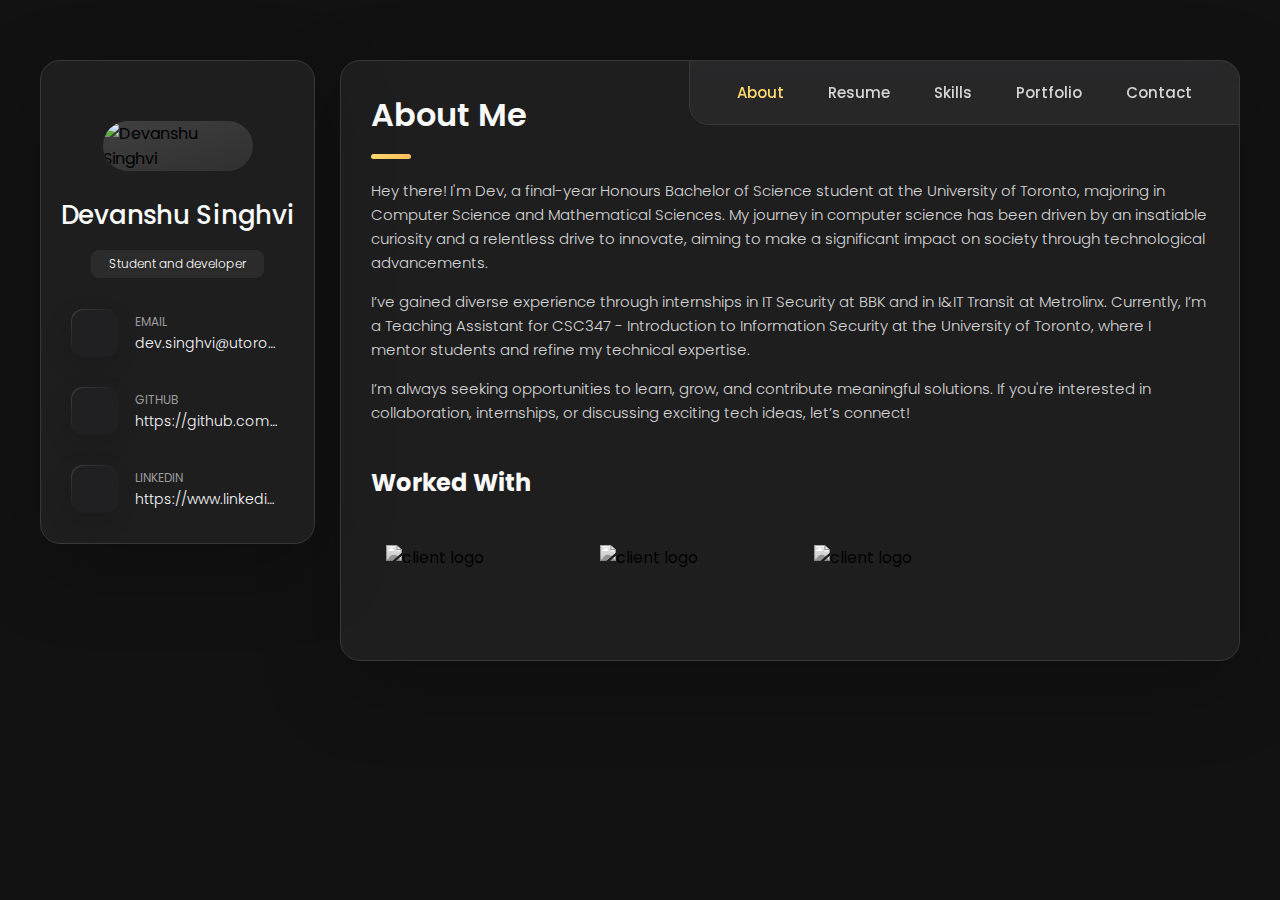
==== commit f3daa48c: "logo update" ====
--- a/index.html
+++ b/index.html
@@ -11,7 +11,7 @@
   -->
     <link
       rel="shortcut icon"
-      href="./assets/images/logo.ico"
+      href="./assets/images/berserk.jpg"
       type="image/x-icon"
     />
 
@@ -19,10 +19,7 @@
     - custom css link
   -->
     <link rel="stylesheet" href="./assets/css/style.css" />
-    <link
-      rel="stylesheet"
-      href="https://cdnjs.cloudflare.com/ajax/libs/font-awesome/4.7.0/css/font-awesome.min.css"
-    />
+
 
     <!--
     - google font link
@@ -218,19 +215,19 @@
             <ul class="clients-list has-scrollbar">
               <li class="clients-item">
                 <a>
-                  <img src="./assets/images/uoft.png" alt="client logo" />
+                  <img src="./assets/images/work/uoft.png" alt="client logo" />
                 </a>
               </li>
 
               <li class="clients-item">
                 <a>
-                  <img src="./assets/images/bbk.png" alt="client logo" />
+                  <img src="./assets/images/work/bbk.png" alt="client logo" />
                 </a>
               </li>
 
               <li class="clients-item">
                 <a>
-                  <img src="./assets/images/metrolinx.png" alt="client logo" />
+                  <img src="./assets/images/work/metrolinx.png" alt="client logo" />
                 </a>
               </li>
             </ul>
--- a/assets/css/style.css
+++ b/assets/css/style.css
@@ -764,6 +764,9 @@
 
 .skills-list {
   padding: 20px;
+  display: flex;
+  flex-wrap: wrap;
+  justify-content: center;
 }
 
 
@@ -771,30 +774,12 @@
   margin-bottom: 15px;
 }
 
-.skill .title-wrapper {
-  display: flex;
+.skill {
+  display: grid;
   align-items: center;
-  gap: 5px;
+  gap: 20px;
   margin-bottom: 8px;
-}
-
-.skill .title-wrapper data {
-  color: var(--light-gray);
-  font-size: var(--fs-7);
-  font-weight: var(--fw-300);
-}
-
-.skill-progress-bg {
-  background: var(--jet);
-  width: 100%;
-  height: 8px;
-  border-radius: 10px;
-}
-
-.skill-progress-fill {
-  background: var(--text-gradient-yellow);
-  height: 100%;
-  border-radius: inherit;
+  grid-template-columns: 1fr;
 }
 
 
